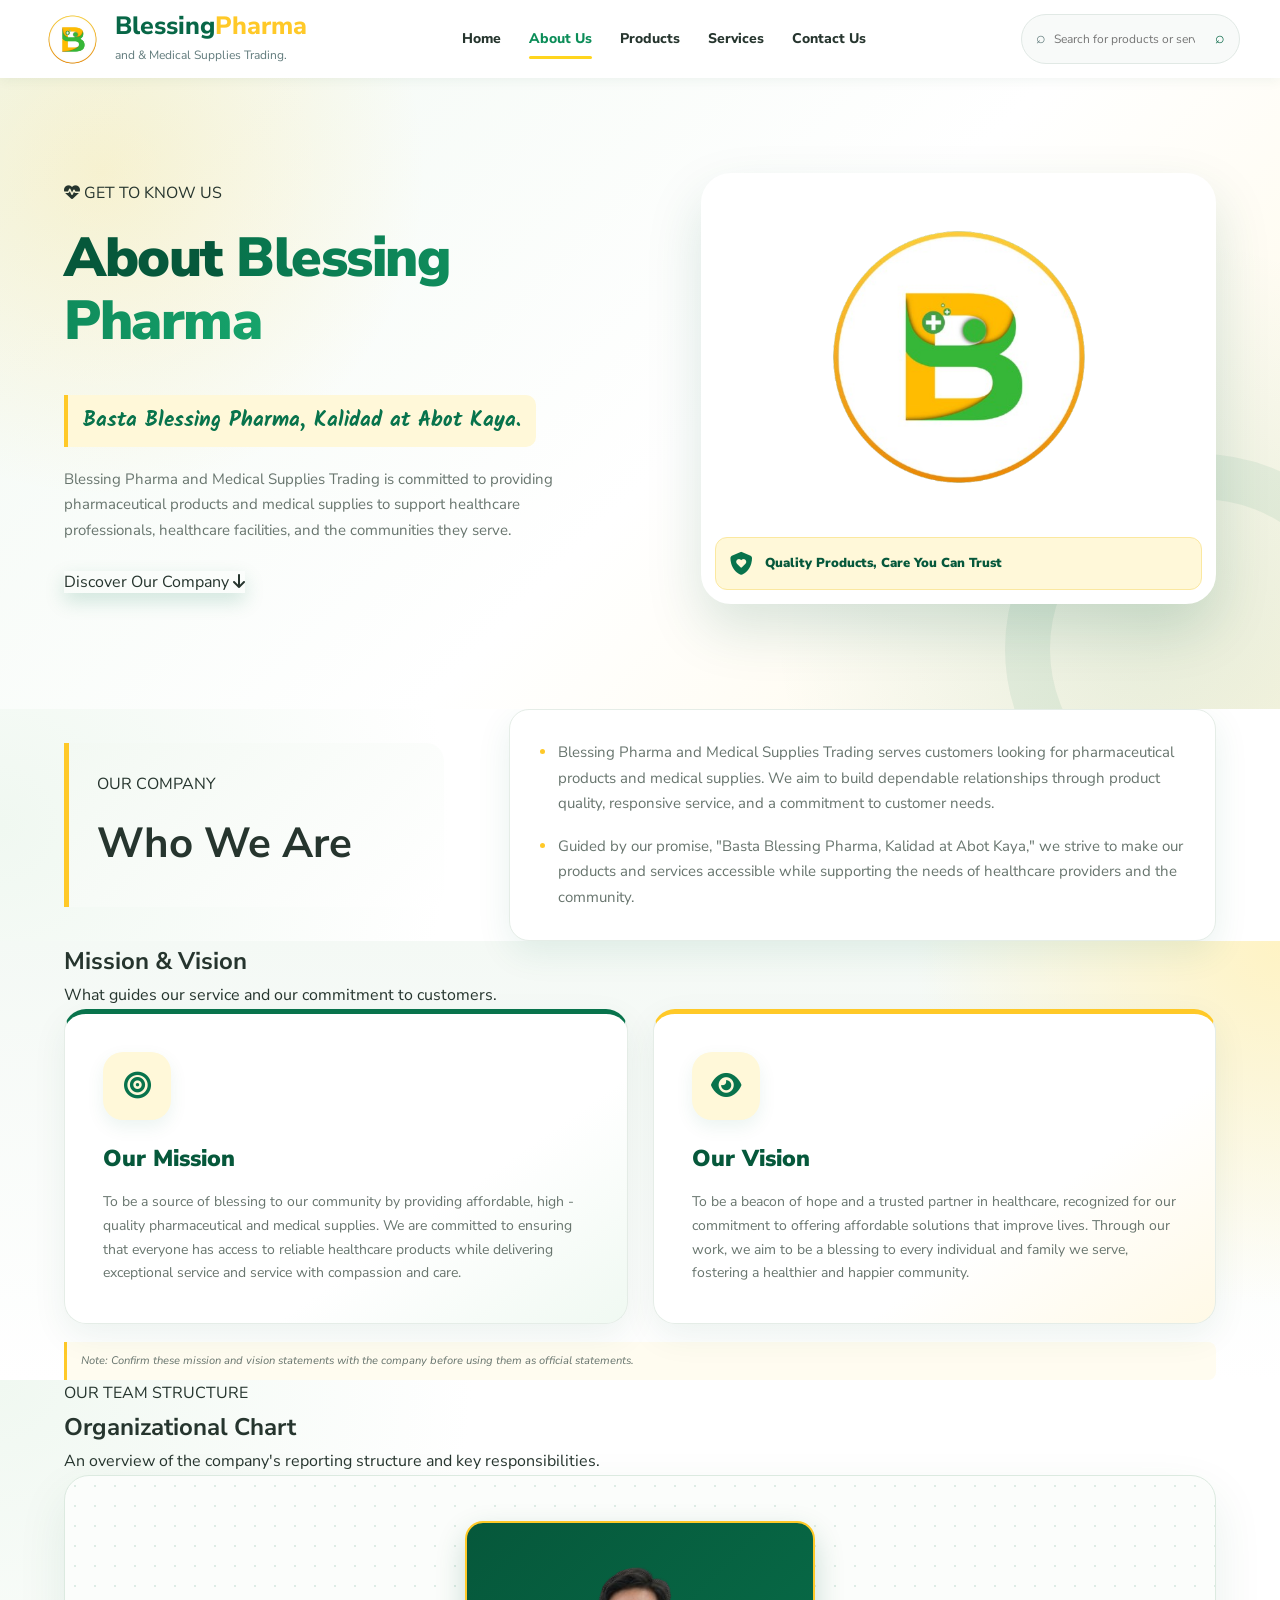
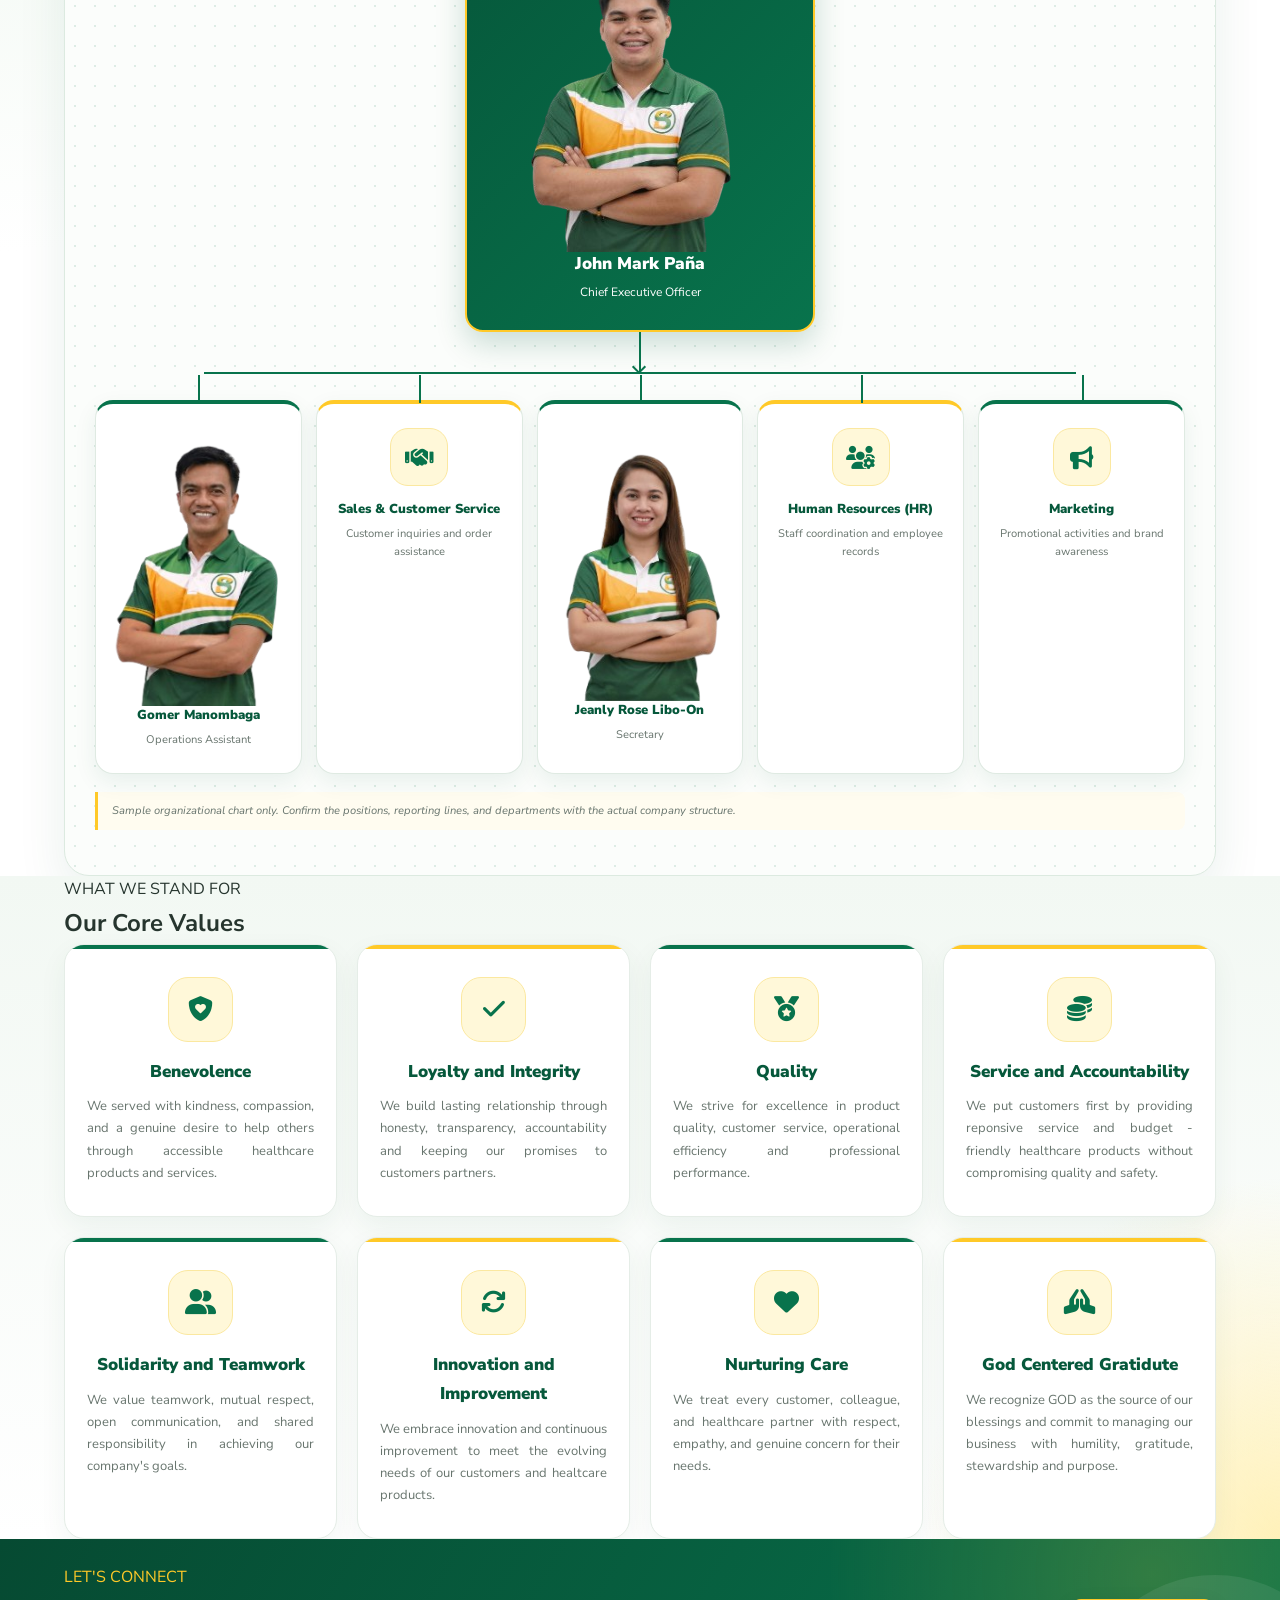
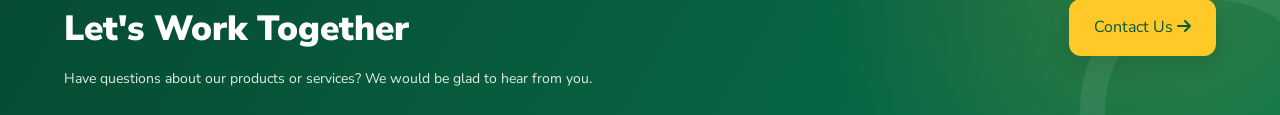
==== about.html @ eb6d9329 "Update" ====
<!DOCTYPE html>
<html lang="en">
<head>
    <meta charset="UTF-8">
    <meta name="viewport" content="width=device-width, initial-scale=1.0">
    <meta name="description" content="Learn about Blessing Pharma and Medical Supplies Trading, our mission, vision, values, and organizational structure.">

    <title>About Us | Blessing Pharma</title>

    <link rel="preconnect" href="https://fonts.googleapis.com">
    <link rel="preconnect" href="https://fonts.gstatic.com" crossorigin>
    <link href="https://fonts.googleapis.com/css2?family=Nunito+Sans:wght@400;600;700;800;900&family=Kalam:wght@400;700&display=swap" rel="stylesheet">

    <link rel="stylesheet" href="https://cdnjs.cloudflare.com/ajax/libs/font-awesome/6.7.2/css/all.min.css">
    <link rel="stylesheet" href="about.css">
</head>
<body>

<!-- HEADER -->
<header class="site-header">
    <div class="container nav">

    <a class="brand" href="#home">
    <img
        src="images/logo.png"
        alt="Blessing Pharma Logo"
        class="logo"
    >

    <div class="brand-text">
        <div class="brand-name">
            Blessing<span>Pharma</span>
        </div>
        <small>and &amp; Medical Supplies Trading.</small>
    </div>
</a>

        <button class="mobile-menu" id="menuToggle" aria-label="Toggle navigation">
            ☰ Menu
        </button>

        <nav class="navlinks" id="navlinks">
    <a href="index.html">Home</a>
    <a href="about.html" class="active">About Us</a>
    <a href="#products">Products</a>
    <a href="#services">Services</a>
    <a href="contact.html">Contact Us</a>
</nav>

        <form class="search" id="searchForm">
            <span>⌕</span>
            <input
                id="searchInput"
                type="search"
                placeholder="Search for products or services..."
                aria-label="Search products">
            <button type="submit" aria-label="Search">⌕</button>
        </form>


    </div>
</header>

<main>


<main>

    <!-- ABOUT HERO -->
    <section class="about-hero">
        <div class="container about-hero-inner">
            <div class="hero-copy">
                <span class="eyebrow">
                    <i class="fa-solid fa-heart-pulse"></i>
                    GET TO KNOW US
                </span>

                <h1>About <span>Blessing Pharma</span></h1>
                <div class="underbar"></div>

                <p class="hero-tagline">
                    Basta Blessing Pharma, Kalidad at Abot Kaya.
                </p>

                <p>
                    Blessing Pharma and Medical Supplies Trading is committed
                    to providing pharmaceutical products and medical supplies
                    to support healthcare professionals, healthcare facilities,
                    and the communities they serve.
                </p>

                <a href="#our-story" class="btn">
                    Discover Our Company
                    <i class="fa-solid fa-arrow-down"></i>
                </a>
            </div>

            <div class="hero-image">
                <img src="images/logo.png" alt="Blessing Pharma healthcare image">
                <div class="image-label">
                    <i class="fa-solid fa-shield-heart"></i>
                    <span>Quality Products, Care You Can Trust</span>
                </div>
            </div>
        </div>
    </section>

    <!-- COMPANY PROFILE -->
    <section class="section story" id="our-story">
        <div class="container story-grid">
            <div class="section-heading">
                <span class="eyebrow">OUR COMPANY</span>
                <h2>Who <span>We Are</span></h2>

            </div>

            <div class="story-content">
                <p>
                    Blessing Pharma and Medical Supplies Trading serves
                    customers looking for pharmaceutical products and
                    medical supplies. We aim to build dependable
                    relationships through product quality, responsive
                    service, and a commitment to customer needs.
                </p>

                <p>
                    Guided by our promise, "Basta Blessing Pharma,
                    Kalidad at Abot Kaya," we strive to make our products
                    and services accessible while supporting the needs
                    of healthcare providers and the community.
                </p>
            </div>
        </div>
    </section>

    <!-- MISSION AND VISION -->
    <section class="section mission-section">
        <div class="container">
            <div class="center-heading">
               
                <h2>Mission <span>&amp; Vision</span></h2>
                <p>What guides our service and our commitment to customers.</p>
            </div>

            <div class="purpose-grid">
                <article class="purpose-card mission-card">
                    <div class="purpose-icon">
                        <i class="fa-solid fa-bullseye"></i>
                    </div>
                    <h3>Our Mission</h3>
                    <p>
                        To be a source of blessing to our community by providing
                        affordable, high - quality pharmaceutical and medical supplies.
                        We are committed to ensuring that everyone has access to reliable
                        healthcare products while delivering exceptional service and service
                        with compassion and care.
                        
                    </p>
                </article>

                <article class="purpose-card vision-card">
                    <div class="purpose-icon">
                        <i class="fa-solid fa-eye"></i>
                    </div>
                    <h3>Our Vision</h3>
                    <p>
                        To be a beacon of hope and a trusted partner in healthcare,
                        recognized for our commitment to offering affordable solutions
                        that improve lives. Through our work, we aim to be a blessing to
                        every individual and family we serve, fostering a healthier and happier community.
                    </p>
                </article>
            </div>

            <p class="editor-note">
                Note: Confirm these mission and vision statements with
                the company before using them as official statements.
            </p>
        </div>
    </section>

    <!-- ORGANIZATIONAL CHART -->
    <section class="section organization" id="organization">
        <div class="container">
            <div class="center-heading">
                <span class="eyebrow">OUR TEAM STRUCTURE</span>
                <h2>Organizational <span>Chart</span></h2>
                <div class="underbar"></div>
                <p>
                    An overview of the company's reporting structure
                    and key responsibilities.
                </p>
            </div>

            <div class="org-chart">

<!-- LEVEL 1: CEO / BUSINESS OWNER -->
<div class="org-level">
    <article class="org-card top-card owner-card">
        <img
            src="images/ceo.png"
            alt="Business Owner"
            class="org-person-photo"
        >

        <h3>John Mark Paña</h3>
        <p>Chief Executive Officer</p>
    </article>
</div>
                <div class="org-connector"></div>

                <!-- LEVEL 2: FIVE DEPARTMENTS -->
                <div class="org-departments">

                    <article class="org-card department-card">
    <img
        src="images/inventory.png"
        alt="Inventory and Warehouse Representative"
        class="org-person-photo"
    >

    <h3>Gomer Manombaga</h3>
    <p>Operations Assistant</p>
</article>

                    <article class="org-card department-card">
                        <div class="department-icon">
                            <i class="fa-solid fa-handshake"></i>
                        </div>
                        <h3>Sales &amp; Customer Service</h3>
                        <p>Customer inquiries and order assistance</p>
                    </article>

                    <article class="org-card department-card">
    <img
        src="images/accounting.png"
        alt="Financial and Accounting"
        class="org-person-photo"
    >

    <h3>Jeanly Rose Libo-On</h3>
    <p>Secretary</p>
</article>

                    <article class="org-card department-card">
                        <div class="department-icon">
                            <i class="fa-solid fa-users-gear"></i>
                        </div>
                        <h3>Human Resources (HR)</h3>
                        <p>Staff coordination and employee records</p>
                    </article>

                    <article class="org-card department-card">
                        <div class="department-icon">
                            <i class="fa-solid fa-bullhorn"></i>
                        </div>
                        <h3>Marketing</h3>
                        <p>Promotional activities and brand awareness</p>
                    </article>

                </div>

                <p class="editor-note">
                    Sample organizational chart only. Confirm the positions,
                    reporting lines, and departments with the actual company structure.
                </p>

            </div>
        </div>
    </section>

    <!-- CORE VALUES -->
    <section class="section values-section">
        <div class="container">
            <div class="center-heading">
                <span class="eyebrow">WHAT WE STAND FOR</span>
                <h2>Our Core <span>Values</span></h2>
                <div class="underbar"></div>
            </div>

            <div class="values-grid">
                <article class="value-card">
                    <div class="value-icon">
                        <i class="fa-solid fa-shield-heart"></i>
                    </div>
                    <h3>Benevolence</h3>
                    <p>We served with kindness, compassion, and a genuine desire to help others through accessible healthcare products and services.</p>
                </article>

                <article class="value-card">
                    <div class="value-icon">
                        <i class="fa-solid fa-check"></i>
                    </div>
                    <h3>Loyalty and Integrity</h3>
                    <p>We build lasting relationship through honesty, transparency, accountability and keeping our promises to customers partners.</p>
                </article>

                <article class="value-card">
                    <div class="value-icon">
                        <i class="fa-solid fa-medal"></i>
                    </div>
                    <h3>Quality</h3>
                    <p>We strive for excellence in product quality, customer service, operational efficiency and professional performance.</p>
                </article>

                <article class="value-card">
                    <div class="value-icon">
                        <i class="fa-solid fa-coins"></i>
                    </div>
                    <h3>Service and Accountability</h3>
                    <p>We put customers first by providing reponsive service and budget - friendly healthcare products without compromising quality and safety. </p>
                </article>

                <article class="value-card">
                    <div class="value-icon">
                        <i class="fa-solid fa-user-group"></i>
                    </div>
                    <h3>Solidarity and Teamwork</h3>
                    <p>We value teamwork, mutual respect, open communication, and shared responsibility in achieving our company's goals.</p>
                </article>

                <article class="value-card">
                    <div class="value-icon">
                        <i class="fa-solid fa-arrows-rotate"></i>
                    </div>
                    <h3>Innovation and Improvement</h3>
                    <p>We embrace innovation and continuous improvement to meet the evolving needs of our customers and healtcare products.</p>
                </article>

                <article class="value-card">
                    <div class="value-icon">
                        <i class="fa-solid fa-heart"></i>
                    </div>
                    <h3>Nurturing Care</h3>
                    <p>We treat every customer, colleague, and healthcare partner with respect, empathy, and genuine concern for their needs.</p>
                </article>

                <article class="value-card">
                    <div class="value-icon">
                        <i class="fa-solid fa-hands-praying"></i>
                    </div>
                    <h3>God Centered Gratidute</h3>
                    <p>We recognize GOD as the source of our blessings and commit to managing our business with humility, gratitude, stewardship and purpose.</p>
                </article>
            </div>
        </div>
    </section>

    <!-- CONTACT CTA -->
    <section class="about-cta">
        <div class="container cta-inner">
            <div>
                <span class="eyebrow">LET'S CONNECT</span>
                <h2>Let's Work Together</h2>
                <p>
                    Have questions about our products or services?
                    We would be glad to hear from you.
                </p>
            </div>

            <a href="contact.html" class="btn cta-btn">
                Contact Us <i class="fa-solid fa-arrow-right"></i>
            </a>
        </div>
    </section>

</main>

<script>
    const menuToggle = document.getElementById("menuToggle");
    const navlinks = document.getElementById("navlinks");

    menuToggle.addEventListener("click", function () {
        const isOpen = navlinks.classList.toggle("show");
        menuToggle.setAttribute("aria-expanded", isOpen);
    });
</script>

</body>
</html>
---- about.css ----
:root {
    --green: #08734C;
    --green-dark: #06583B;
    --yellow: #FFC928;
    --pale-yellow: #FFF8D9;
    --white: #FFFFFF;
    --text: #26352E;
    --muted: #68756E;
    --light-bg: #F7FAF7;
    --border: #E5EDE7;
    --shadow: 0 12px 35px rgba(8, 115, 76, 0.09);
}

* {
    box-sizing: border-box;
    margin: 0;
    padding: 0;
}

html {
    scroll-behavior: smooth;
    scroll-padding-top: 100px;
}

body {
    font-family: "Nunito Sans", sans-serif;
    color: var(--text);
    background: var(--white);
    line-height: 1.7;
}

a {
    text-decoration: none;
    color: inherit;
}

img {
    display: block;
    max-width: 100%;
}

.container {
    width: min(1160px, 90%);
    margin: auto;
}


/* =========================
   HEADER BASE STYLES
========================= */

.site-header {
    min-height: 78px;
    background: #ffffff;
    display: flex;
    align-items: center;
    position: sticky;
    top: 0;
    z-index: 1000;
    box-shadow: 0 2px 12px #164c3510;
}

.site-header,
.site-header * {
    box-sizing: border-box;
}

.site-header .container {
    width: min(1200px, 94%);
    margin: 0 auto;
}

.site-header .nav {
    display: flex;
    align-items: center;
    justify-content: space-between;
    gap: 22px;
}

/* =========================
   LOGO AND COMPANY NAME
========================= */

.site-header .brand {
    display: flex;
    align-items: center;
    gap: 10px;
    flex-shrink: 1;
    min-width: 0;
    text-decoration: none;
}

.site-header .logo {
    width: 65px;
    height: 65px;
    object-fit: contain;
    display: block;
    flex: 0 0 65px;
}

.site-header .brand-text {
    display: flex;
    flex-direction: column;
    justify-content: center;
    gap: 4px;
    min-width: 0;
}

.site-header .brand-name {
    font-size: 25px;
    font-weight: 800;
    line-height: 1.1;
    white-space: nowrap;
    color: #086747;
}

.site-header .brand-name span {
    color: #ffc928;
}

.site-header .brand-text small {
    font-size: 12px;
    color: #607a7b;
    white-space: nowrap;
}

/* =========================
   NAVIGATION LINKS
========================= */

.site-header .navlinks {
    display: flex;
    align-items: center;
    gap: 28px;
    font-size: 14px;
    font-weight: 800;
}

.site-header .navlinks a {
    color: inherit;
    text-decoration: none;
    padding: 8px 0;
    position: relative;
    white-space: nowrap;
    transition: color 0.2s ease;
}

.site-header .navlinks a:hover,
.site-header .navlinks a.active {
    color: #0b8d58;
}

.site-header .navlinks a.active::after {
    content: "";
    position: absolute;
    bottom: 0;
    left: 0;
    right: 0;
    height: 3px;
    background: #ffd51e;
    border-radius: 5px;
}

/* =========================
   SEARCH BAR
========================= */

.site-header .search {
    display: flex;
    align-items: center;
    gap: 8px;
    border: 1px solid #e1e9e5;
    border-radius: 30px;
    padding: 10px 14px;
    background: #f8faf9;
    min-width: 200px;
    color: #607a7b;
}

.site-header .search input {
    width: 100%;
    min-width: 0;
    border: 0;
    outline: 0;
    background: transparent;
    font: inherit;
    font-size: 12px;
}

.site-header .search button {
    border: 0;
    background: transparent;
    color: #086747;
    cursor: pointer;
    font: inherit;
}

/* =========================
   MOBILE MENU BUTTON
========================= */

.site-header .mobile-menu {
    display: none;
    border: 0;
    background: #086747;
    color: #ffffff;
    border-radius: 10px;
    padding: 9px 12px;
    font-size: 12px;
    cursor: pointer;
}

/* =========================
   TABLET RESPONSIVENESS
========================= */

@media (max-width: 1100px) {
    .site-header .nav {
        gap: 14px;
    }

    .site-header .logo {
        width: 55px;
        height: 55px;
        flex-basis: 55px;
    }

    .site-header .brand-name {
        font-size: 22px;
    }

    .site-header .brand-text small {
        font-size: 11px;
    }

    .site-header .navlinks {
        gap: 15px;
        font-size: 12px;
    }

    .site-header .search {
        min-width: 160px;
    }
}

/* =========================
   MOBILE RESPONSIVENESS
========================= */

@media (max-width: 700px) {
    .site-header {
        min-height: 68px;
    }

    .site-header .nav {
        flex-wrap: wrap;
        padding: 10px 0;
    }

    .site-header .brand {
        gap: 8px;
    }

    .site-header .logo {
        width: 45px;
        height: 45px;
        flex: 0 0 45px;
    }

    .site-header .brand-name {
        font-size: 21px;
    }

    .site-header .brand-text small {
        font-size: 10px;
    }

    .site-header .mobile-menu {
        display: block;
        margin-left: auto;
    }

    .site-header .navlinks {
        display: none;
        order: 4;
        width: 100%;
        flex-direction: column;
        align-items: stretch;
        gap: 3px;
        padding: 8px 0;
    }

    .site-header .navlinks.open {
        display: flex;
    }

    .site-header .navlinks a {
        padding: 10px;
        font-size: 14px;
    }

    .site-header .search {
        order: 5;
        min-width: 100%;
        width: 100%;
        margin-top: 5px;
    }
}

/* =========================
   SMALL MOBILE SCREENS
========================= */

@media (max-width: 390px) {
    .site-header .logo {
        width: 38px;
        height: 38px;
        flex-basis: 38px;
    }

    .site-header .brand {
        gap: 6px;
    }

    .site-header .brand-name {
        font-size: 18px;
    }

    .site-header .brand-text small {
        font-size: 9px;
    }
}


/* HERO SECTION */

.about-hero {
    position: relative;
    overflow: hidden;
    padding: 95px 0 105px;
    background:
        radial-gradient(circle at 8% 15%, rgba(255, 201, 40, 0.18), transparent 25%),
        radial-gradient(circle at 90% 85%, rgba(8, 115, 76, 0.10), transparent 30%),
        linear-gradient(135deg, #F2F9F3 0%, #FFFFFF 55%, #FFF9E5 100%);
}

.about-hero::before {
    content: "";
    position: absolute;
    width: 300px;
    height: 300px;
    border: 45px solid rgba(8, 115, 76, 0.07);
    border-radius: 50%;
    right: -115px;
    bottom: -135px;
    pointer-events: none;
}

.about-hero-inner {
    display: grid;
    grid-template-columns: 1fr 0.9fr;
    align-items: center;
    gap: 65px;
}

.hero-copy h1 {
    color: var(--green-dark);
    font-size: clamp(35px, 4.5vw, 55px);
    line-height: 1.15;
    font-weight: 900;
    letter-spacing: -1.5px;
    margin-top: 18px;
}

.hero-copy h1 span {
    display: inline;
    background: linear-gradient(90deg, #08734C, #16A36B);
    -webkit-background-clip: text;
    background-clip: text;
    -webkit-text-fill-color: transparent;
}

.hero-copy .underbar {
    width: 85px;
    height: 6px;
    margin-top: 20px;
}

.hero-copy > p:not(.hero-tagline) {
    color: var(--muted);
    font-size: 15px;
    margin: 20px 0 26px;
    max-width: 540px;
}

.hero-tagline {
    display: inline-block;
    font-family: "Kalam", cursive;
    font-size: 21px;
    font-weight: 700;
    color: var(--green);
    margin-top: 17px;
    padding: 8px 15px;
    border-left: 4px solid var(--yellow);
    border-radius: 0 10px 10px 0;
    background: var(--pale-yellow);
}

.hero-copy .btn {
    box-shadow: 0 8px 20px rgba(8, 115, 76, 0.18);
}

.hero-image {
    position: relative;
    padding: 12px;
    background: var(--white);
    border: 2px solid white;
    border-radius: 30px;
    box-shadow: 0 25px 55px rgba(6, 88, 59, 0.15);
}

.hero-image > img {
    width: 100%;
    height: 340px;
    object-fit: contain;
    border-radius: 20px;
}

.image-label {
    display: flex;
    align-items: center;
    gap: 12px;
    padding: 14px;
    margin-top: 10px;
    border-radius: 12px;
    border: 1px solid #FBE8A0;
    background: var(--pale-yellow);
    color: var(--green-dark);
    font-size: 13px;
    font-weight: 900;
}

.image-label i {
    color: var(--green);
    font-size: 23px;
}

/* COMPANY PROFILE */

.story {
    background:
        radial-gradient(circle at 0% 50%, #F0F8F1 0, transparent 35%),
        #FFFFFF;
}

.story-grid {
    display: grid;
    grid-template-columns: 0.7fr 1.3fr;
    gap: 65px;
    align-items: center;
}

.story-grid .section-heading {
    padding: 28px;
    border-left: 5px solid var(--yellow);
    border-radius: 0 18px 18px 0;
    background: linear-gradient(135deg, #F3F9F3, #FFFFFF);
}

.story-grid .section-heading h2 {
    margin-top: 10px;
    font-size: clamp(30px, 3.5vw, 42px);
}

.story-content {
    padding: 30px;
    border: 1px solid var(--border);
    border-radius: 20px;
    background: white;
    box-shadow: var(--shadow);
}

.story-content p {
    position: relative;
    padding-left: 18px;
    color: var(--muted);
    font-size: 15px;
    margin-bottom: 17px;
}

.story-content p:last-child {
    margin-bottom: 0;
}

.story-content p::before {
    content: "";
    position: absolute;
    left: 0;
    top: 9px;
    width: 5px;
    height: 5px;
    border-radius: 50%;
    background: var(--yellow);
}

/* MISSION AND VISION */

.mission-section {
    background:
        radial-gradient(circle at 100% 0%, #FFF3C4, transparent 27%),
        linear-gradient(180deg, #F4F9F5, #FFFFFF);
}

.purpose-grid {
    display: grid;
    grid-template-columns: repeat(2, minmax(0, 1fr));
    gap: 25px;
}

.purpose-card {
    position: relative;
    overflow: hidden;
    padding: 38px;
    border: 1px solid var(--border);
    border-radius: 22px;
    background: var(--white);
    box-shadow: 0 12px 35px rgba(6, 88, 59, 0.07);
    transition: transform 0.3s ease, box-shadow 0.3s ease;
}

.purpose-card:hover {
    transform: translateY(-8px);
    box-shadow: 0 22px 45px rgba(6, 88, 59, 0.13);
}

.mission-card {
    border-top: 5px solid var(--green);
    background: linear-gradient(145deg, #FFFFFF 65%, #F0F9F2);
}

.vision-card {
    border-top: 5px solid var(--yellow);
    background: linear-gradient(145deg, #FFFFFF 65%, #FFF9E6);
}

.purpose-icon {
    width: 68px;
    height: 68px;
    display: grid;
    place-items: center;
    border-radius: 20px;
    background: var(--pale-yellow);
    color: var(--green);
    font-size: 27px;
    margin-bottom: 19px;
    box-shadow: 0 7px 18px rgba(8, 115, 76, 0.08);
}

.purpose-card h3 {
    color: var(--green-dark);
    font-size: 23px;
    font-weight: 900;
    margin-bottom: 12px;
}

.purpose-card p {
    color: var(--muted);
    font-size: 14px;
}

.editor-note {
    display: block;
    margin-top: 18px;
    padding: 10px 14px;
    border-left: 3px solid var(--yellow);
    border-radius: 0 8px 8px 0;
    background: #FFFCF0;
    font-size: 11px;
    line-height: 1.6;
    color: var(--muted);
    font-style: italic;
}

/* ORGANIZATIONAL CHART */

.organization {
    background:
        radial-gradient(circle at 0% 0%, #F0F8F1, transparent 28%),
        #FFFFFF;
}

.org-chart {
    padding: 45px 30px;
    border: 1px solid #DCEAE0;
    border-radius: 25px;
    background-color: #FBFDFB;
    background-image: radial-gradient(
        rgba(8, 115, 76, 0.12) 0.8px,
        transparent 0.8px
    );
    background-size: 20px 20px;
    box-shadow: 0 20px 50px rgba(6, 88, 59, 0.09);
    overflow: hidden;
}

.org-level {
    display: flex;
    justify-content: center;
}

.org-card {
    position: relative;
    width: 100%;
    max-width: 300px;
    padding: 22px 17px;
    text-align: center;
    border: 1px solid #DFEAE2;
    border-radius: 18px;
    background: var(--white);
    box-shadow: 0 8px 22px rgba(6, 88, 59, 0.08);
    transition: transform 0.3s ease, box-shadow 0.3s ease;
}

.org-card:hover {
    transform: translateY(-5px);
    box-shadow: 0 15px 30px rgba(6, 88, 59, 0.13);
}

.org-card > i {
    font-size: 25px;
    color: var(--yellow);
    margin-bottom: 10px;
}

.org-card h3 {
    font-size: 15px;
    font-weight: 900;
    line-height: 1.4;
    color: var(--green-dark);
    margin-bottom: 7px;
    overflow-wrap: anywhere;
}

.org-card p {
    font-size: 12px;
    line-height: 1.6;
    color: var(--muted);
}

.top-card {
    min-width: 260px;
    max-width: 350px;
    padding: 28px 22px;
    border: 2px solid var(--yellow);
    background: linear-gradient(135deg, #06583B, #08734C);
    box-shadow: 0 12px 30px rgba(6, 88, 59, 0.20);
}

.top-card > i {
    font-size: 30px;
    color: var(--yellow);
}

.top-card h3 {
    font-size: 17px;
    color: var(--white);
}

.top-card p {
    color: var(--white);
}

.org-connector {
    position: relative;
    width: 2px;
    height: 40px;
    margin: 0 auto;
    background: var(--green);
}

.org-connector::after {
    content: "";
    position: absolute;
    left: -5px;
    bottom: 0;
    width: 8px;
    height: 8px;
    border-right: 2px solid var(--green);
    border-bottom: 2px solid var(--green);
    transform: rotate(45deg);
}

/* FIVE DEPARTMENTS: ONE ROW ON DESKTOP */

.org-departments {
    position: relative;
    display: grid;
    grid-template-columns: repeat(5, minmax(0, 1fr));
    align-items: stretch;
    gap: 14px;
    padding-top: 28px;
}

.org-departments::before {
    content: "";
    position: absolute;
    top: 0;
    left: 10%;
    right: 10%;
    height: 2px;
    background: var(--green);
}

.department-card {
    min-width: 0;
    max-width: none;
    height: 100%;
    padding: 24px 10px;
    border-top: 4px solid var(--green);
    background: #FFFFFF;
}

.department-card:nth-child(even) {
    border-top-color: var(--yellow);
}

.department-card::before {
    content: "";
    position: absolute;
    top: -29px;
    left: 50%;
    width: 2px;
    height: 28px;
    background: var(--green);
}

.department-icon {
    display: grid;
    place-items: center;
    width: 58px;
    height: 58px;
    margin: 0 auto 14px;
    border-radius: 18px;
    background: var(--pale-yellow);
    border: 1px solid #FBE8A0;
    color: var(--green);
    font-size: 23px;
    transition: transform 0.3s ease, background 0.3s ease;
}

.department-card:hover .department-icon {
    transform: scale(1.08) rotate(-3deg);
    background: var(--green);
    color: white;
}

.department-card h3 {
    font-size: 13px;
    overflow-wrap: anywhere;
}

.department-card p {
    font-size: 11px;
}

/* CORE VALUES */

.values-section {
    background:
        radial-gradient(circle at 100% 100%, #FFF1B9, transparent 25%),
        linear-gradient(180deg, #F2F8F3, #FFFFFF);
}

.values-grid {
    display: grid;
    grid-template-columns: repeat(4, minmax(0, 1fr));
    gap: 20px;
}

.value-card {
    position: relative;
    overflow: hidden;
    padding: 32px 22px;
    border: 1px solid var(--border);
    border-radius: 20px;
    background: var(--white);
    text-align: center;
    box-shadow: 0 10px 28px rgba(6, 88, 59, 0.06);
    transition: transform 0.3s ease, box-shadow 0.3s ease;
}

.value-card::before {
    content: "";
    position: absolute;
    top: 0;
    left: 0;
    width: 100%;
    height: 4px;
    background: var(--green);
}

.value-card:nth-child(even)::before {
    background: var(--yellow);
}

.value-card:hover {
    transform: translateY(-8px);
    box-shadow: 0 18px 35px rgba(6, 88, 59, 0.12);
}

.value-icon {
    display: grid;
    place-items: center;
    width: 65px;
    height: 65px;
    margin: 0 auto 16px;
    border: 1px solid #FBE8A0;
    border-radius: 20px;
    background: var(--pale-yellow);
    color: var(--green);
    font-size: 25px;
}

.value-card h3 {
    font-size: 17px;
    font-weight: 900;
    color: var(--green-dark);
    margin-bottom: 9px;
}

.value-card p {
    font-size: 13px;
    color: var(--muted);
    text-align: justify;
    line-height: 1.7;
}

/* CONTACT CTA */

.about-cta {
    position: relative;
    overflow: hidden;
     padding: 25px 0;
    background:
        radial-gradient(circle at 90% 20%, rgba(255, 201, 40, 0.17), transparent 28%),
        linear-gradient(120deg, #064A32, #08734C);
    color: var(--white);
}

.about-cta::after {
    content: "";
    position: absolute;
    width: 220px;
    height: 220px;
    right: -70px;
    bottom: -130px;
    border: 25px solid rgba(255, 255, 255, 0.08);
    border-radius: 50%;
    pointer-events: none;
}

.cta-inner {
    position: relative;
    z-index: 1;
    display: flex;
    align-items: center;
    justify-content: space-between;
    gap: 30px;
}

.cta-inner .eyebrow {
    color: var(--yellow);
}

.cta-inner h2 {
    font-size: clamp(26px, 3vw, 35px);
    font-weight: 900;
    margin: 8px 0;
}

.cta-inner p {
    max-width: 600px;
    font-size: 14px;
    color: #E0ECE5;
}

.cta-btn {
    padding: 15px 25px;
    border-radius: 12px;
    background: var(--yellow);
    border-color: var(--yellow);
    color: var(--green-dark);
    white-space: nowrap;
    box-shadow: 0 8px 22px rgba(0, 0, 0, 0.12);
}

.cta-btn:hover {
    background: #FFDA62;
    border-color: #FFDA62;
    color: var(--green-dark);
    transform: translateY(-4px);
}

/* FOOTER STYLES
   Included in case your shared footer uses these classes. */

.site-footer {
    padding-top: 55px;
    background:
        radial-gradient(circle at 0% 0%, #0B553B, transparent 40%),
        #073D2B;
    color: var(--white);
}

.footer-grid {
    display: grid;
    grid-template-columns: 1.1fr 0.7fr 1.3fr;
    gap: 45px;
    padding-bottom: 38px;
}

.footer-logo img {
    width: 175px;
    max-height: 90px;
    object-fit: contain;
    filter: drop-shadow(0 5px 12px rgba(0, 0, 0, 0.12));
}

.footer-tagline {
    max-width: 280px;
    color: #E0ECE5;
    font-family: "Kalam", cursive;
    font-size: 16px;
    margin-top: 14px;
}

.footer-col h3 {
    position: relative;
    font-size: 16px;
    color: var(--yellow);
    margin-bottom: 16px;
    padding-bottom: 10px;
}

.footer-col h3::after {
    content: "";
    position: absolute;
    bottom: 0;
    left: 0;
    width: 35px;
    height: 3px;
    border-radius: 5px;
    background: var(--yellow);
}

.footer-col a {
    display: block;
    width: fit-content;
    color: #E0ECE5;
    font-size: 13px;
    margin-bottom: 9px;
    transition: color 0.2s ease;
}

.footer-col a:hover {
    color: var(--yellow);
}

.footer-col p {
    display: flex;
    align-items: flex-start;
    gap: 10px;
    color: #E0ECE5;
    font-size: 12px;
    margin-bottom: 12px;
    overflow-wrap: anywhere;
}

.footer-col p i {
    width: 16px;
    flex-shrink: 0;
    color: var(--yellow);
    margin-top: 5px;
}

.footer-bottom {
    padding: 19px 5%;
    border-top: 1px solid rgba(255, 255, 255, 0.12);
    text-align: center;
}

.footer-bottom p {
    color: #D4E2DA;
    font-size: 11px;
}

/* TABLET */

@media (max-width: 1000px) {
    .nav {
        flex-wrap: wrap;
        padding: 14px 0;
    }

    .navlinks {
        gap: 16px;
    }

    .about-hero-inner {
        gap: 35px;
    }

    .org-departments {
        grid-template-columns: repeat(2, minmax(0, 1fr));
        gap: 35px 18px;
    }

    .org-departments::before,
    .department-card::before {
        display: none;
    }

    .department-card {
        padding: 25px 18px;
    }

    .department-card h3 {
        font-size: 14px;
    }

    .department-card p {
        font-size: 12px;
    }

    .values-grid {
        grid-template-columns: repeat(2, minmax(0, 1fr));
    }

    .footer-grid {
        gap: 25px;
    }

    /* ORGANIZATIONAL CHART PERSON PHOTOS */

.org-person-photo {
    display: block;
    width: 100px;
    height: 100px;
    margin: 0 auto 16px;
    object-fit: cover;
    object-position: center top;
    border-radius: 50%;
    border: 4px solid var(--pale-yellow);
    box-shadow: 0 5px 15px rgba(8, 88, 59, 0.12);
}

.top-card .org-person-photo {
    width: 120px;
    height: 120px;
    border-color: var(--yellow);
}

.top-card h3 {
    color: var(--white);
}

.top-card p {
    color: var(--white);
}

.department-card {
    display: flex;
    flex-direction: column;
    align-items: center;
}

.department-card .org-person-photo {
    flex-shrink: 0;
}



@media (max-width: 1000px) {
    .org-person-photo {
        width: 90px;
        height: 90px;
    }
}

@media (max-width: 450px) {
    .org-person-photo {
        width: 105px;
        height: 105px;
    }
}
}

/* MOBILE NAVIGATION AND LAYOUT */

@media (max-width: 760px) {
    .nav {
        min-height: 75px;
        justify-content: space-between;
    }

    .brand .logo {
        width: 48px;
        height: 48px;
    }

    .brand-name {
        font-size: 18px;
    }

    .brand-text small {
        font-size: 9px;
    }

    .mobile-menu {
        display: block;
    }

    .navlinks {
        display: none;
        flex-direction: column;
        align-items: stretch;
        gap: 4px;
        width: 100%;
        padding: 12px;
        border-radius: 12px;
        background: var(--light-bg);
    }

    .navlinks.show {
        display: flex;
    }

    .navlinks a {
        padding: 10px 12px;
    }

    .navlinks a.active::after {
        display: none;
    }

    .about-hero {
        padding: 60px 0 70px;
    }

    .about-hero-inner,
    .story-grid {
        grid-template-columns: 1fr;
        gap: 35px;
    }

    .hero-image {
        max-width: 520px;
        margin: 0 auto;
        width: 100%;
    }

    .hero-image > img {
        height: 270px;
    }

    .section {
        padding: 60px 0;
    }

    .story-content {
        padding: 23px;
    }

    .story-grid .section-heading {
        padding: 22px;
    }

    .purpose-grid {
        grid-template-columns: 1fr;
    }

    .purpose-card {
        padding: 28px;
    }

    .org-chart {
        padding: 25px 16px;
    }

    .org-departments {
        grid-template-columns: repeat(2, minmax(0, 1fr));
        gap: 18px;
    }

    .department-card {
        padding: 22px 12px;
    }

    .top-card {
        min-width: 0;
        width: 100%;
    }

    .cta-inner {
        align-items: flex-start;
        flex-direction: column;
    }

    .footer-grid {
        grid-template-columns: repeat(2, minmax(0, 1fr));
    }

    .footer-brand {
        grid-column: 1 / -1;
    }
}

/* SMALL PHONES */

@media (max-width: 450px) {
    .container {
        width: 92%;
    }

    .brand {
        gap: 7px;
    }

    .brand .logo {
        width: 40px;
        height: 40px;
    }

    .brand-name {
        font-size: 16px;
    }

    .brand-text small {
        max-width: 170px;
        font-size: 8px;
    }

    .hero-copy h1 {
        font-size: 36px;
        letter-spacing: -0.7px;
    }

    .hero-tagline {
        font-size: 18px;
    }

    .hero-image > img {
        height: 220px;
    }

    .center-heading {
        margin-bottom: 32px;
    }

    .org-departments {
        grid-template-columns: 1fr;
    }

    .department-card {
        max-width: 100%;
    }

    .purpose-card {
        padding: 25px;
    }

    .values-grid {
        grid-template-columns: 1fr;
    }

    .value-card {
        padding: 27px 20px;
    }

    .org-card h3 {
        font-size: 14px;
    }

    .footer-grid {
        grid-template-columns: 1fr;
        gap: 30px;
    }

    .footer-brand {
        grid-column: auto;
    }
}

/* REDUCED MOTION ACCESSIBILITY */

@media (prefers-reduced-motion: reduce) {
    html {
        scroll-behavior: auto;
    }

    *,
    *::before,
    *::after {
        transition-duration: 0.01ms !important;
        animation-duration: 0.01ms !important;
    }
}
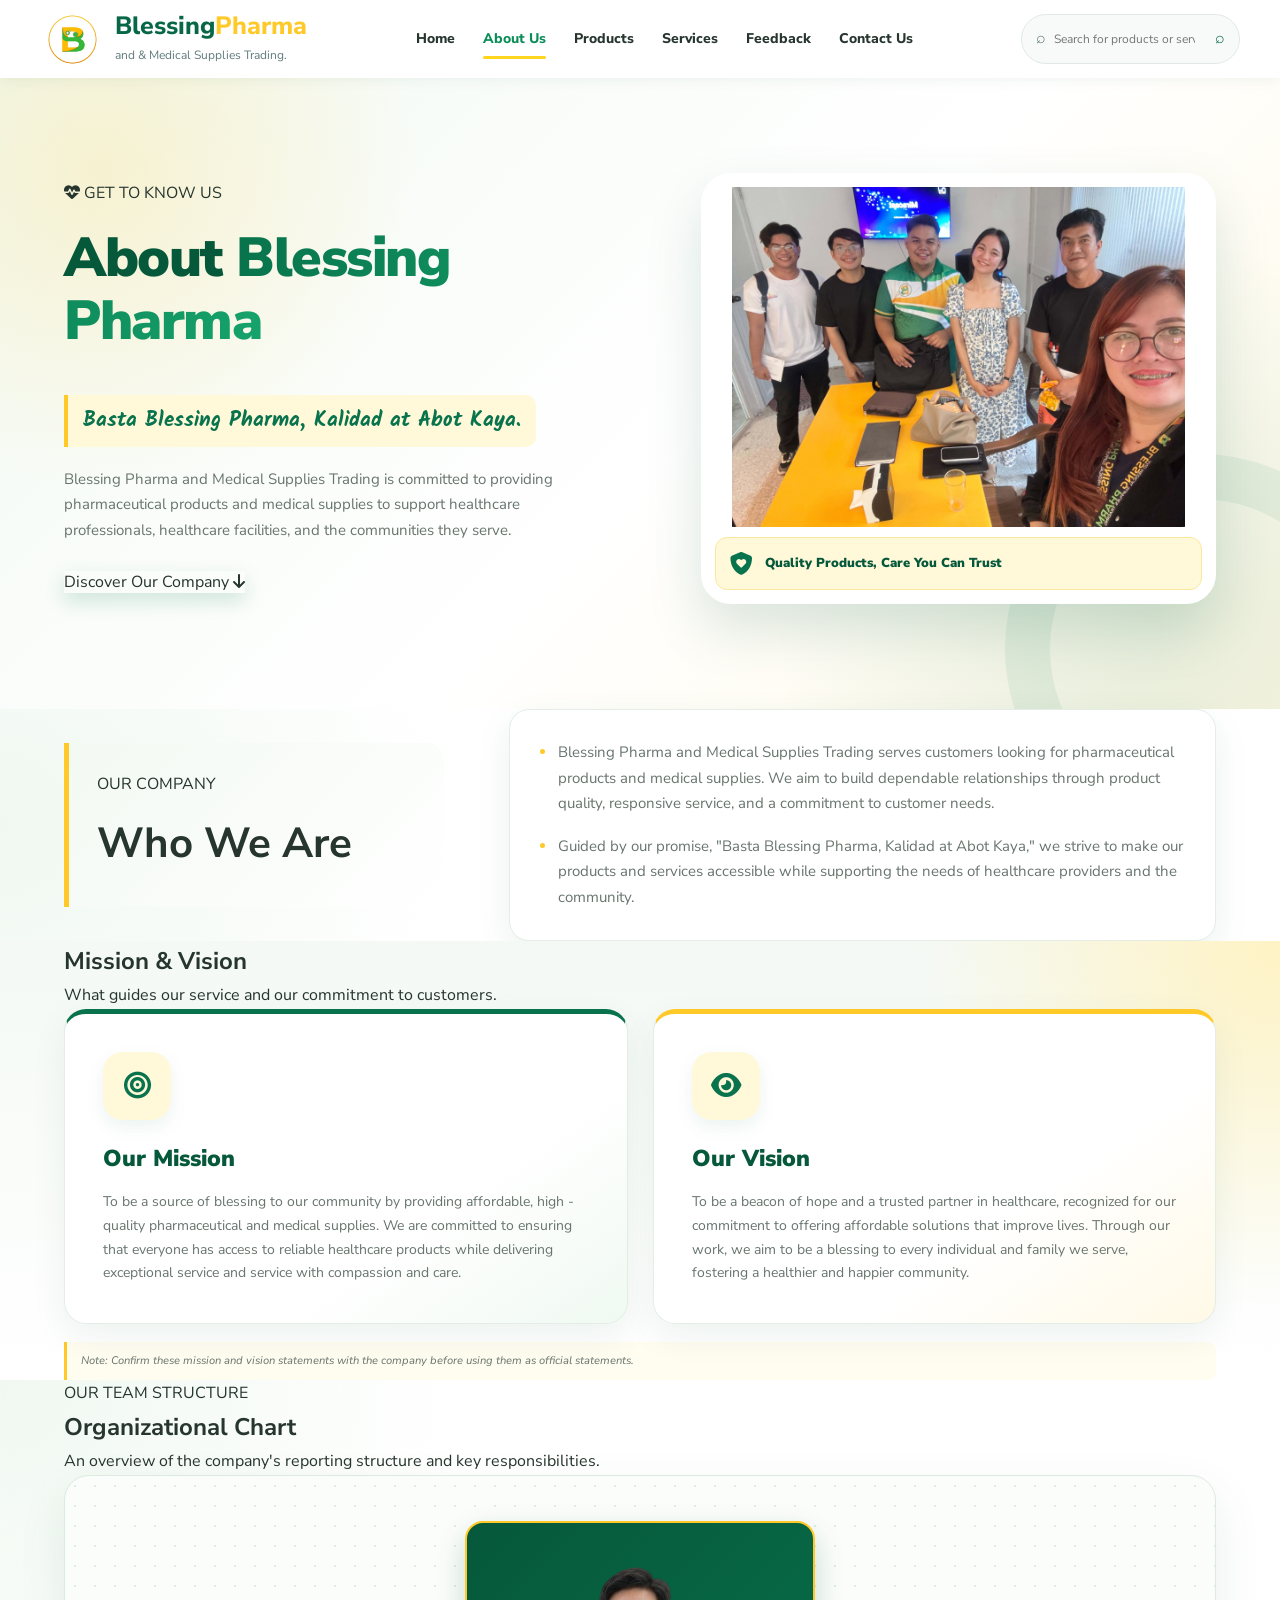
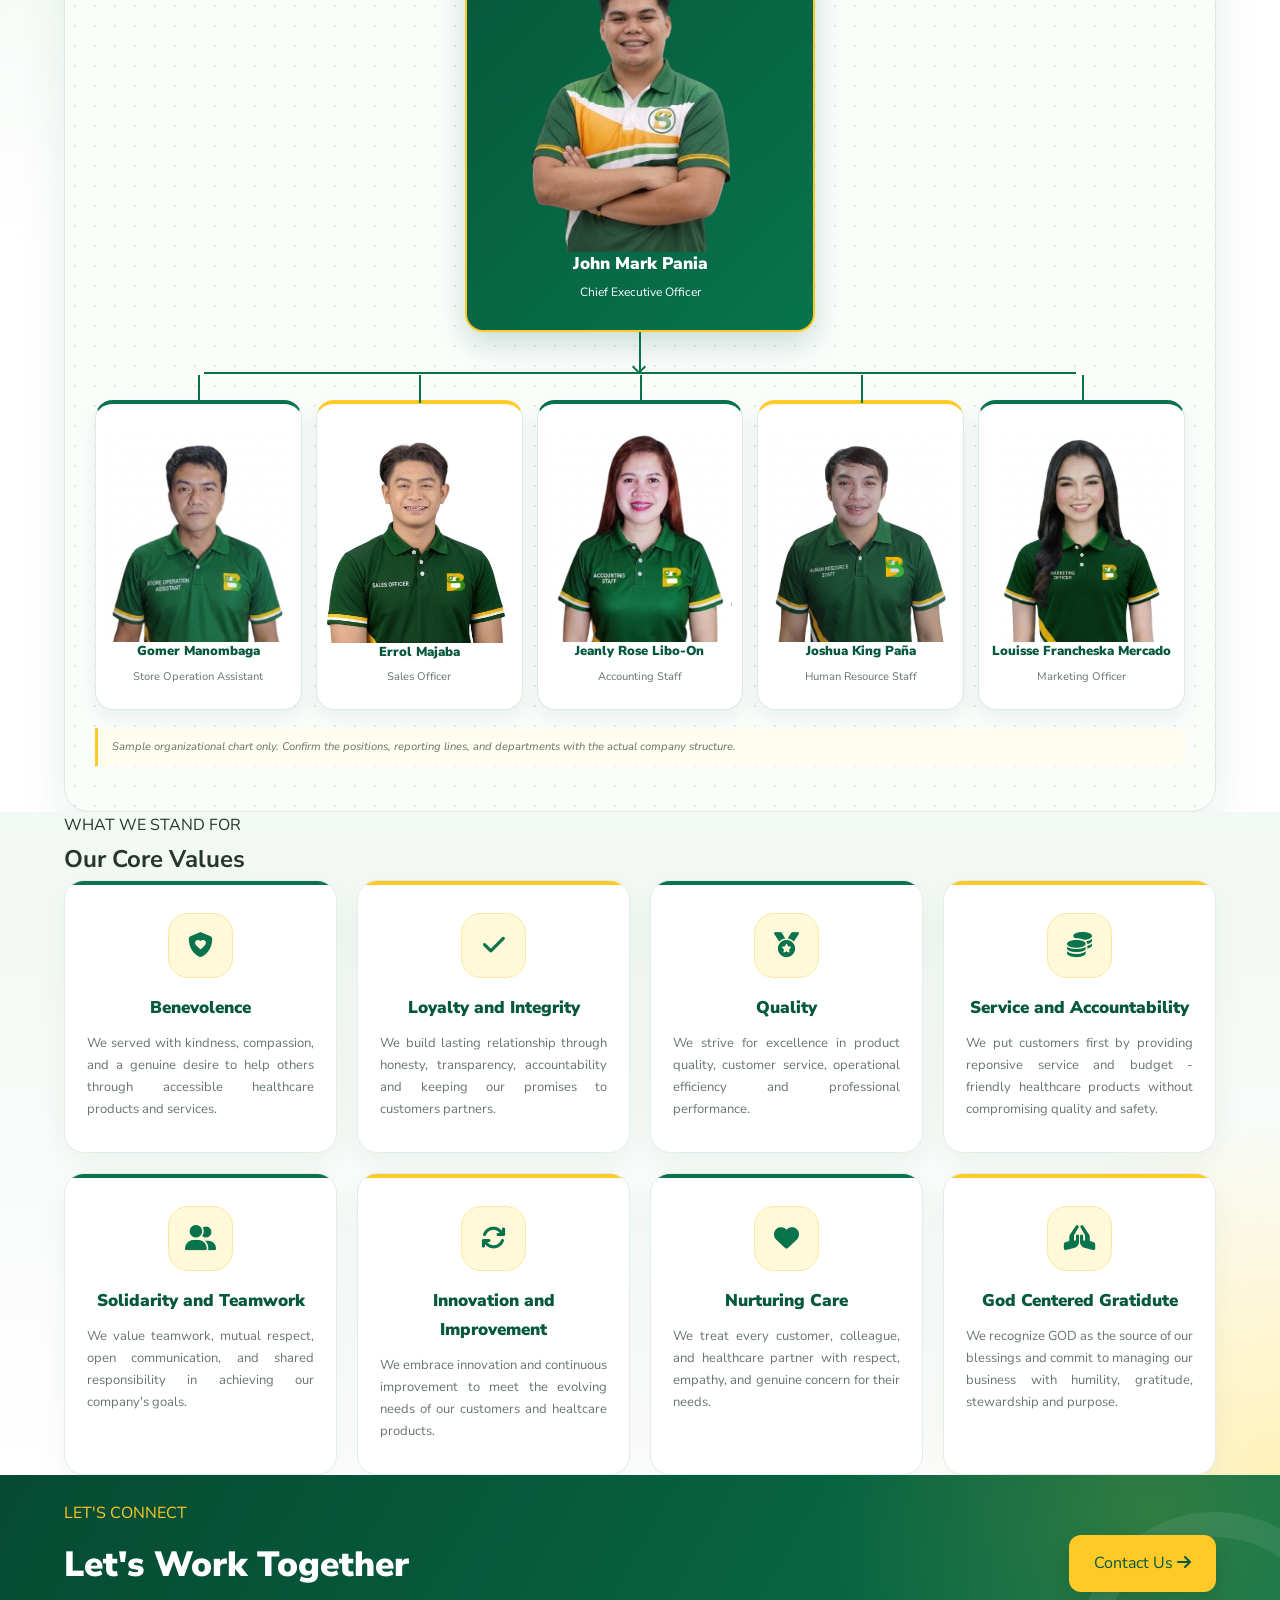
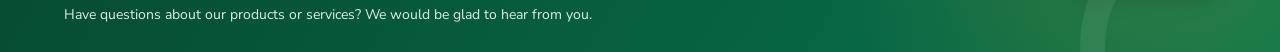
==== commit 56c7f233: "Update Blessing Pharma website" ====
--- a/about.html
+++ b/about.html
@@ -20,7 +20,7 @@
 <header class="site-header">
     <div class="container nav">
 
-    <a class="brand" href="#home">
+    <a class="brand" href="index.html">
     <img
         src="images/logo.png"
         alt="Blessing Pharma Logo"
@@ -41,9 +41,10 @@
 
         <nav class="navlinks" id="navlinks">
     <a href="index.html">Home</a>
-    <a href="about.html" class="active">About Us</a>
-    <a href="#products">Products</a>
-    <a href="#services">Services</a>
+    <a class="active" href="about.html">About Us</a>
+    <a href="products.html">Products</a>
+    <a href="services.html">Services</a>
+    <a href="feedback.html">Feedback</a>
     <a href="contact.html">Contact Us</a>
 </nav>
 
@@ -63,9 +64,6 @@
 
 <main>
 
-
-<main>
-
     <!-- ABOUT HERO -->
     <section class="about-hero">
         <div class="container about-hero-inner">
@@ -96,7 +94,7 @@
             </div>
 
             <div class="hero-image">
-                <img src="images/logo.png" alt="Blessing Pharma healthcare image">
+                <img src="images/group.jpg" alt="Blessing Pharma healthcare image">
                 <div class="image-label">
                     <i class="fa-solid fa-shield-heart"></i>
                     <span>Quality Products, Care You Can Trust</span>
@@ -203,7 +201,7 @@
             class="org-person-photo"
         >
 
-        <h3>John Mark Paña</h3>
+        <h3>John Mark Pania</h3>
         <p>Chief Executive Officer</p>
     </article>
 </div>
@@ -214,48 +212,55 @@
 
                     <article class="org-card department-card">
     <img
-        src="images/inventory.png"
+        src="images/assistant.jfif"
         alt="Inventory and Warehouse Representative"
         class="org-person-photo"
     >
 
     <h3>Gomer Manombaga</h3>
-    <p>Operations Assistant</p>
+    <p>Store Operation Assistant</p>
 </article>
 
-                    <article class="org-card department-card">
-                        <div class="department-icon">
-                            <i class="fa-solid fa-handshake"></i>
-                        </div>
-                        <h3>Sales &amp; Customer Service</h3>
-                        <p>Customer inquiries and order assistance</p>
-                    </article>
+                     <article class="org-card department-card">
+    <img
+        src="images/sales.jpg"
+        alt="Sales Officer"
+        class="org-person-photo"
+    >
+
+    <h3>Errol Majaba</h3>
+    <p>Sales Officer</p>
+</article>
 
                     <article class="org-card department-card">
     <img
-        src="images/accounting.png"
+        src="images/accounting.jfif"
         alt="Financial and Accounting"
         class="org-person-photo"
     >
 
     <h3>Jeanly Rose Libo-On</h3>
-    <p>Secretary</p>
+    <p>Accounting Staff</p>
 </article>
 
                     <article class="org-card department-card">
-                        <div class="department-icon">
-                            <i class="fa-solid fa-users-gear"></i>
-                        </div>
-                        <h3>Human Resources (HR)</h3>
-                        <p>Staff coordination and employee records</p>
+                        <img
+        src="images/HR.jfif"
+        alt="Human Resources Officer"
+        class="org-person-photo"
+    >
+                        <h3>Joshua King Paña</h3>
+                        <p>Human Resource Staff</p>
                     </article>
 
                     <article class="org-card department-card">
-                        <div class="department-icon">
-                            <i class="fa-solid fa-bullhorn"></i>
-                        </div>
-                        <h3>Marketing</h3>
-                        <p>Promotional activities and brand awareness</p>
+                        <img
+        src="images/marketing.jfif"
+        alt="Marketing Officer"
+        class="org-person-photo"
+    >
+                        <h3>Louisse Francheska Mercado</h3>
+                        <p>Marketing Officer</p>
                     </article>
 
                 </div>
@@ -367,6 +372,7 @@
 </main>
 
 <script>
+    // MOBILE NAVIGATION
     const menuToggle = document.getElementById("menuToggle");
     const navlinks = document.getElementById("navlinks");
 
@@ -374,6 +380,41 @@
         const isOpen = navlinks.classList.toggle("show");
         menuToggle.setAttribute("aria-expanded", isOpen);
     });
+
+
+    // ABOUT PAGE SCROLL REVEAL
+    const revealSections = document.querySelectorAll(
+        ".story, .mission-section, .organization, .values-section, .about-cta"
+    );
+
+    const revealCards = document.querySelectorAll(
+        ".purpose-card, .org-card, .value-card"
+    );
+
+    revealSections.forEach(section => {
+        section.classList.add("about-reveal");
+    });
+
+    revealCards.forEach(card => {
+        card.classList.add("about-card-reveal");
+    });
+
+    const revealObserver = new IntersectionObserver((entries, observer) => {
+        entries.forEach(entry => {
+            if (entry.isIntersecting) {
+                entry.target.classList.add("show");
+                observer.unobserve(entry.target);
+            }
+        });
+    }, {
+        threshold: 0.12
+    });
+
+    document.querySelectorAll(
+        ".about-reveal, .about-card-reveal"
+    ).forEach(element => {
+        revealObserver.observe(element);
+    });
 </script>
 
 </body>
--- a/about.css
+++ b/about.css
@@ -714,7 +714,7 @@
 .department-card {
     min-width: 0;
     max-width: none;
-    height: 100%;
+    height:100%;
     padding: 24px 10px;
     border-top: 4px solid var(--green);
     background: #FFFFFF;
@@ -1291,6 +1291,64 @@
     }
 }
 
+/* =========================
+   ABOUT PAGE ANIMATIONS
+========================= */
+
+@media (prefers-reduced-motion: no-preference) {
+
+    /* HERO: SLIDE FROM RIGHT */
+    .about-hero .hero-copy,
+    .about-hero .hero-image {
+        opacity: 0;
+        animation: aboutHeroFromRight 1s ease forwards;
+    }
+
+    .about-hero .hero-image {
+        animation-delay: 0.2s;
+    }
+
+    @keyframes aboutHeroFromRight {
+        from {
+            opacity: 0;
+            transform: translateX(70px);
+        }
+
+        to {
+            opacity: 1;
+            transform: translateX(0);
+        }
+    }
+
+    /* OTHER SECTIONS: SLIDE FROM LEFT */
+    .about-reveal {
+        opacity: 0;
+        transform: translateX(-60px);
+        transition:
+            opacity 0.8s ease,
+            transform 0.8s ease;
+    }
+
+    .about-reveal.show {
+        opacity: 1;
+        transform: translateX(0);
+    }
+
+    /* CARDS: SUBTLE UPWARD ENTRANCE */
+    .about-card-reveal {
+        opacity: 0;
+        transform: translateY(35px);
+        transition:
+            opacity 0.7s ease,
+            transform 0.7s ease;
+    }
+
+    .about-card-reveal.show {
+        opacity: 1;
+        transform: translateY(0);
+    }
+}
+
 /* REDUCED MOTION ACCESSIBILITY */
 
 @media (prefers-reduced-motion: reduce) {
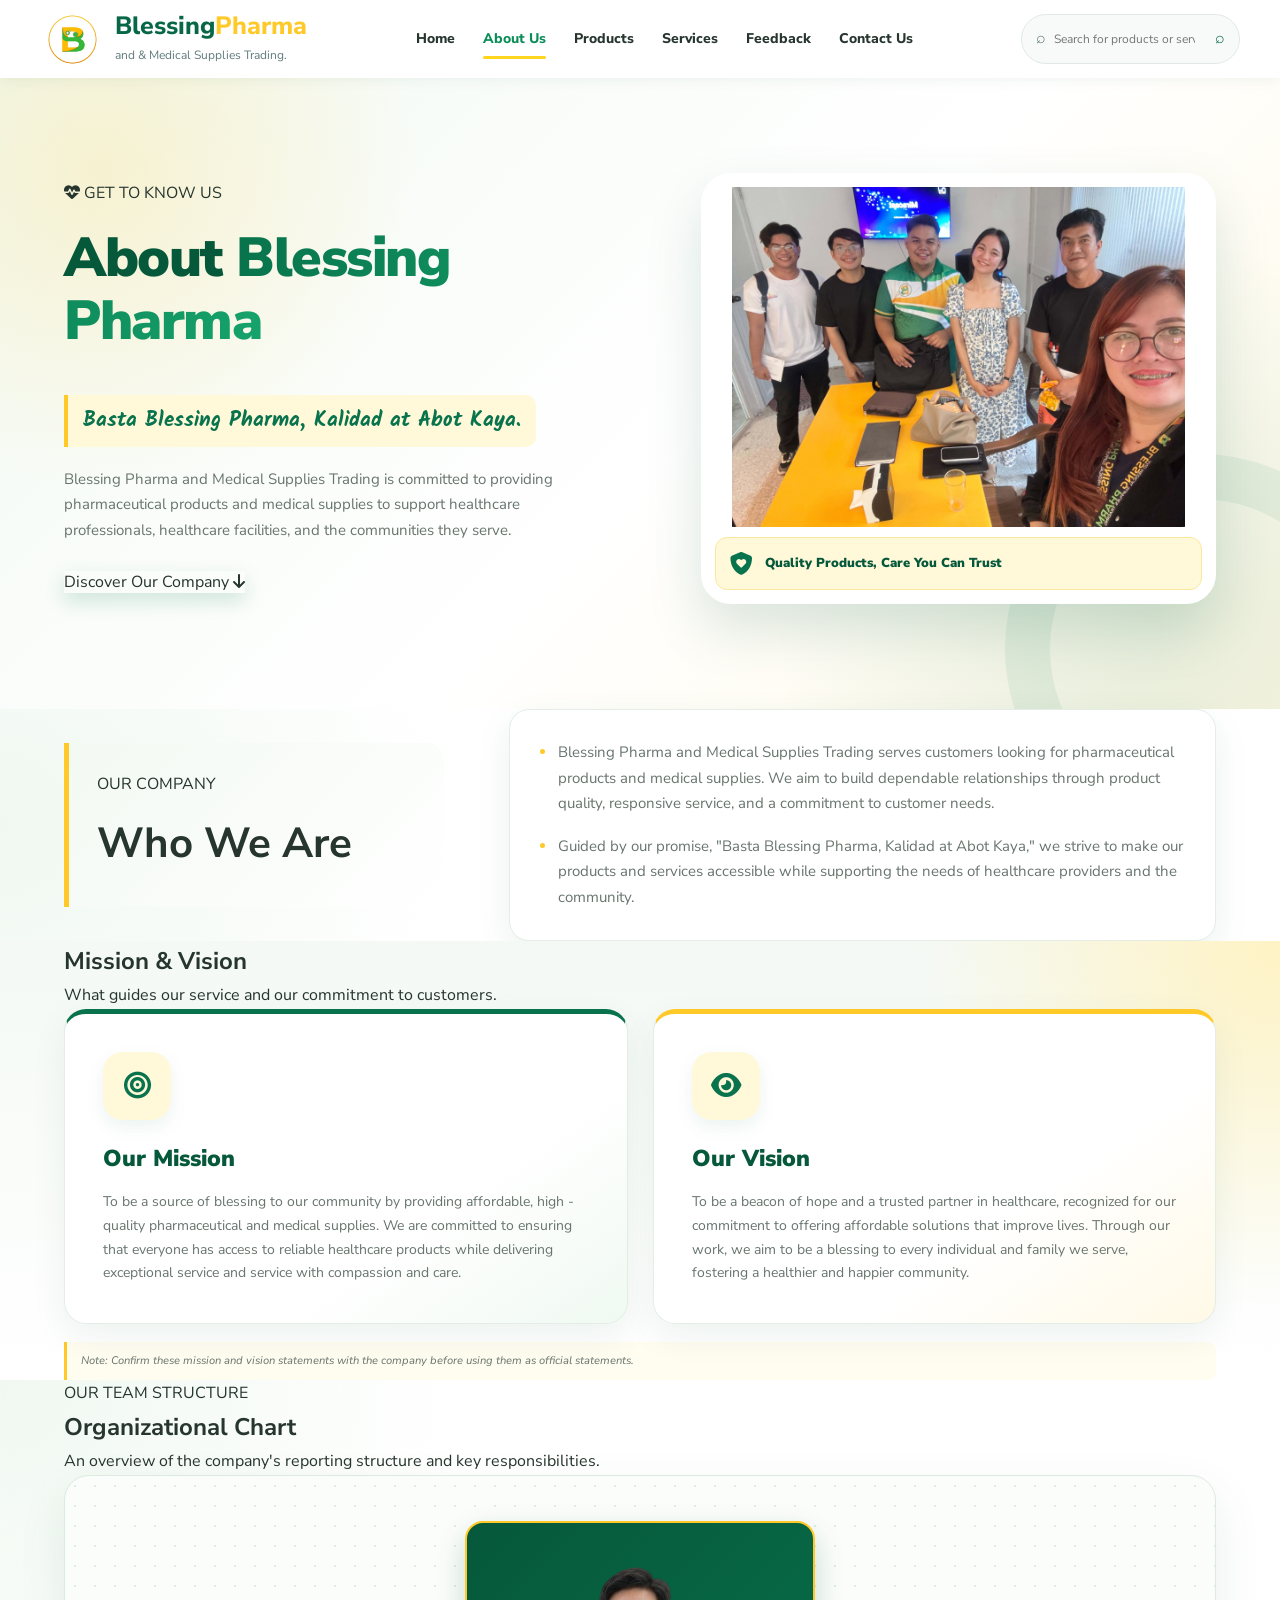
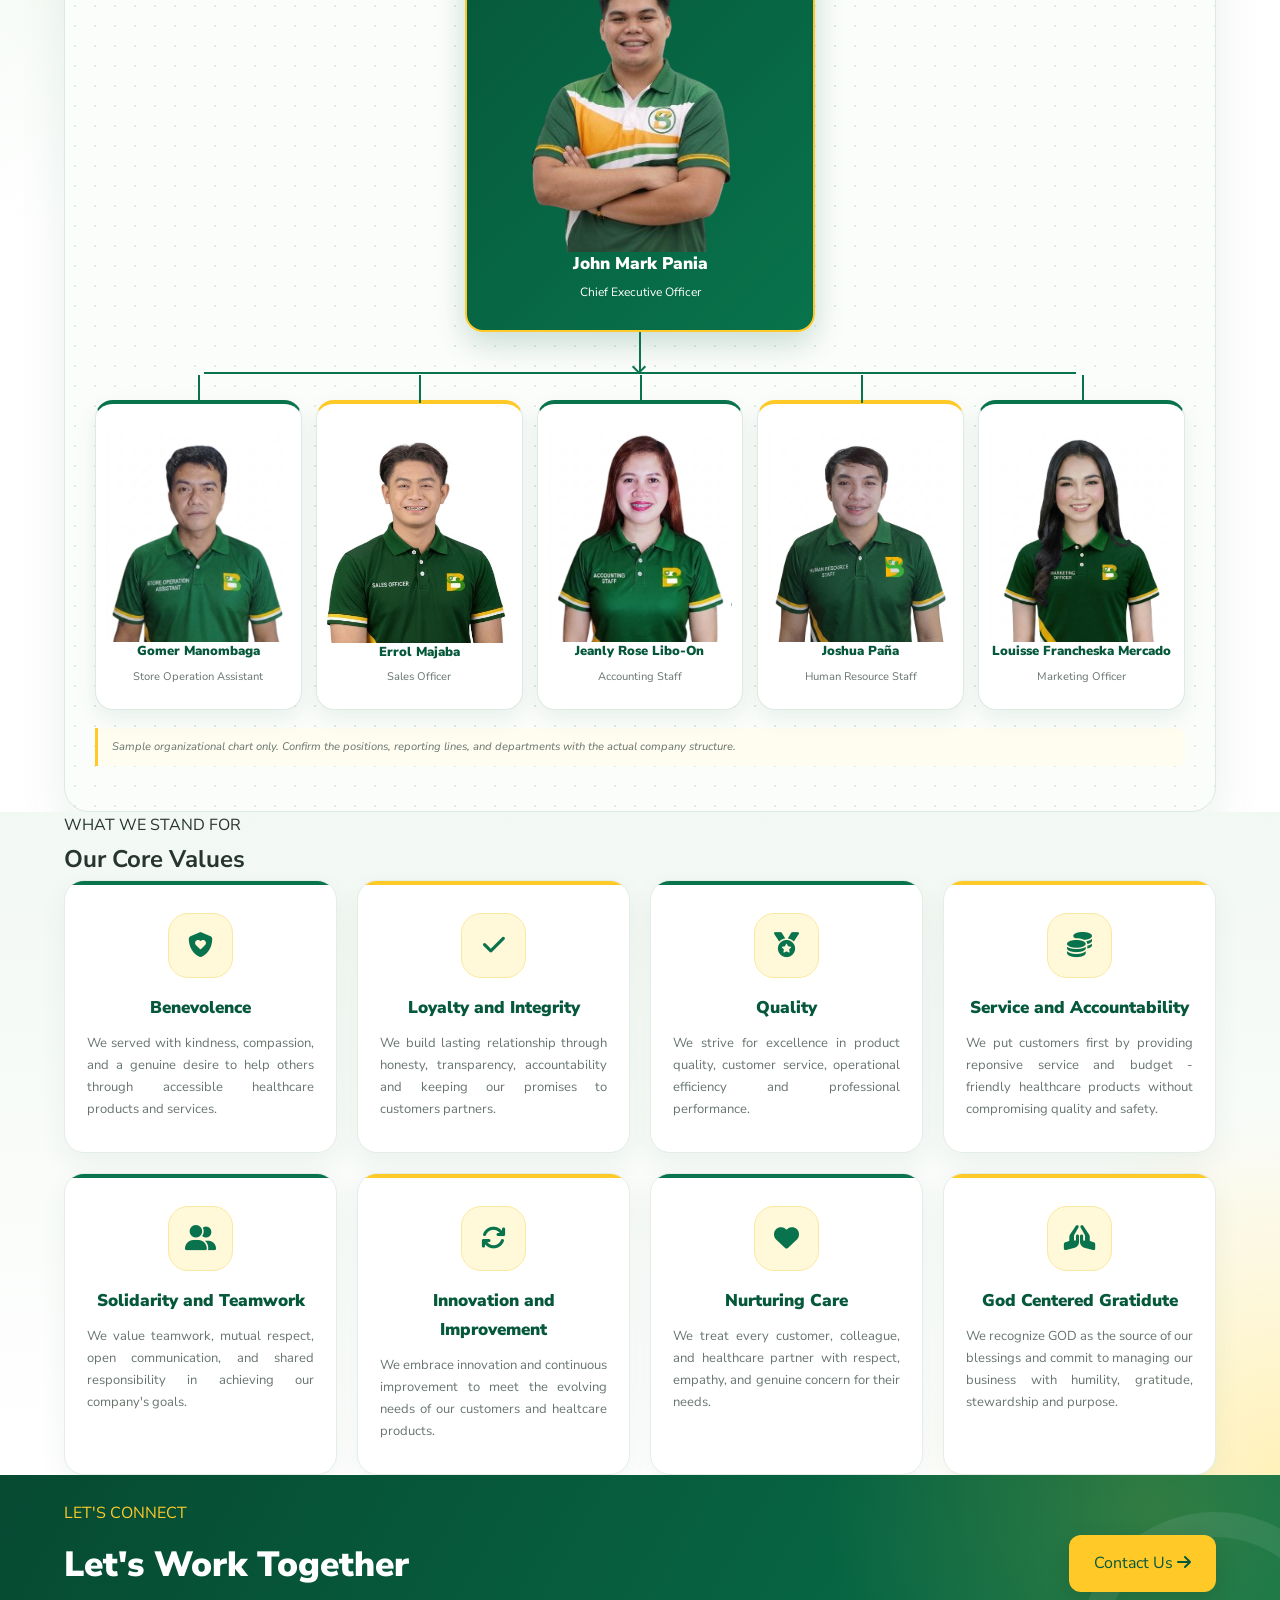
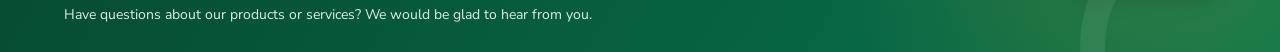
==== commit 8c30074a: "Update" ====
--- a/about.html
+++ b/about.html
@@ -49,14 +49,17 @@
 </nav>
 
         <form class="search" id="searchForm">
-            <span>⌕</span>
-            <input
-                id="searchInput"
-                type="search"
-                placeholder="Search for products or services..."
-                aria-label="Search products">
-            <button type="submit" aria-label="Search">⌕</button>
-        </form>
+    <span>⌕</span>
+
+    <input
+        id="searchInput"
+        type="search"
+        placeholder="Search for products or services..."
+        aria-label="Search the website"
+        autocomplete="off">
+
+    <button type="submit" aria-label="Search">⌕</button>
+</form>
 
 
     </div>
@@ -132,7 +135,7 @@
     </section>
 
     <!-- MISSION AND VISION -->
-    <section class="section mission-section">
+    <section id="mission" section class="section mission-section">
         <div class="container">
             <div class="center-heading">
                
@@ -156,7 +159,7 @@
                     </p>
                 </article>
 
-                <article class="purpose-card vision-card">
+                <section id="vision" article class="purpose-card vision-card">
                     <div class="purpose-icon">
                         <i class="fa-solid fa-eye"></i>
                     </div>
@@ -178,7 +181,7 @@
     </section>
 
     <!-- ORGANIZATIONAL CHART -->
-    <section class="section organization" id="organization">
+    <section class="section organization" id="organization-chart">
         <div class="container">
             <div class="center-heading">
                 <span class="eyebrow">OUR TEAM STRUCTURE</span>
@@ -249,7 +252,7 @@
         alt="Human Resources Officer"
         class="org-person-photo"
     >
-                        <h3>Joshua King Paña</h3>
+                        <h3>Joshua Paña</h3>
                         <p>Human Resource Staff</p>
                     </article>
 
@@ -416,6 +419,7 @@
         revealObserver.observe(element);
     });
 </script>
+<script src="search.js"></script>
 
 </body>
 </html>
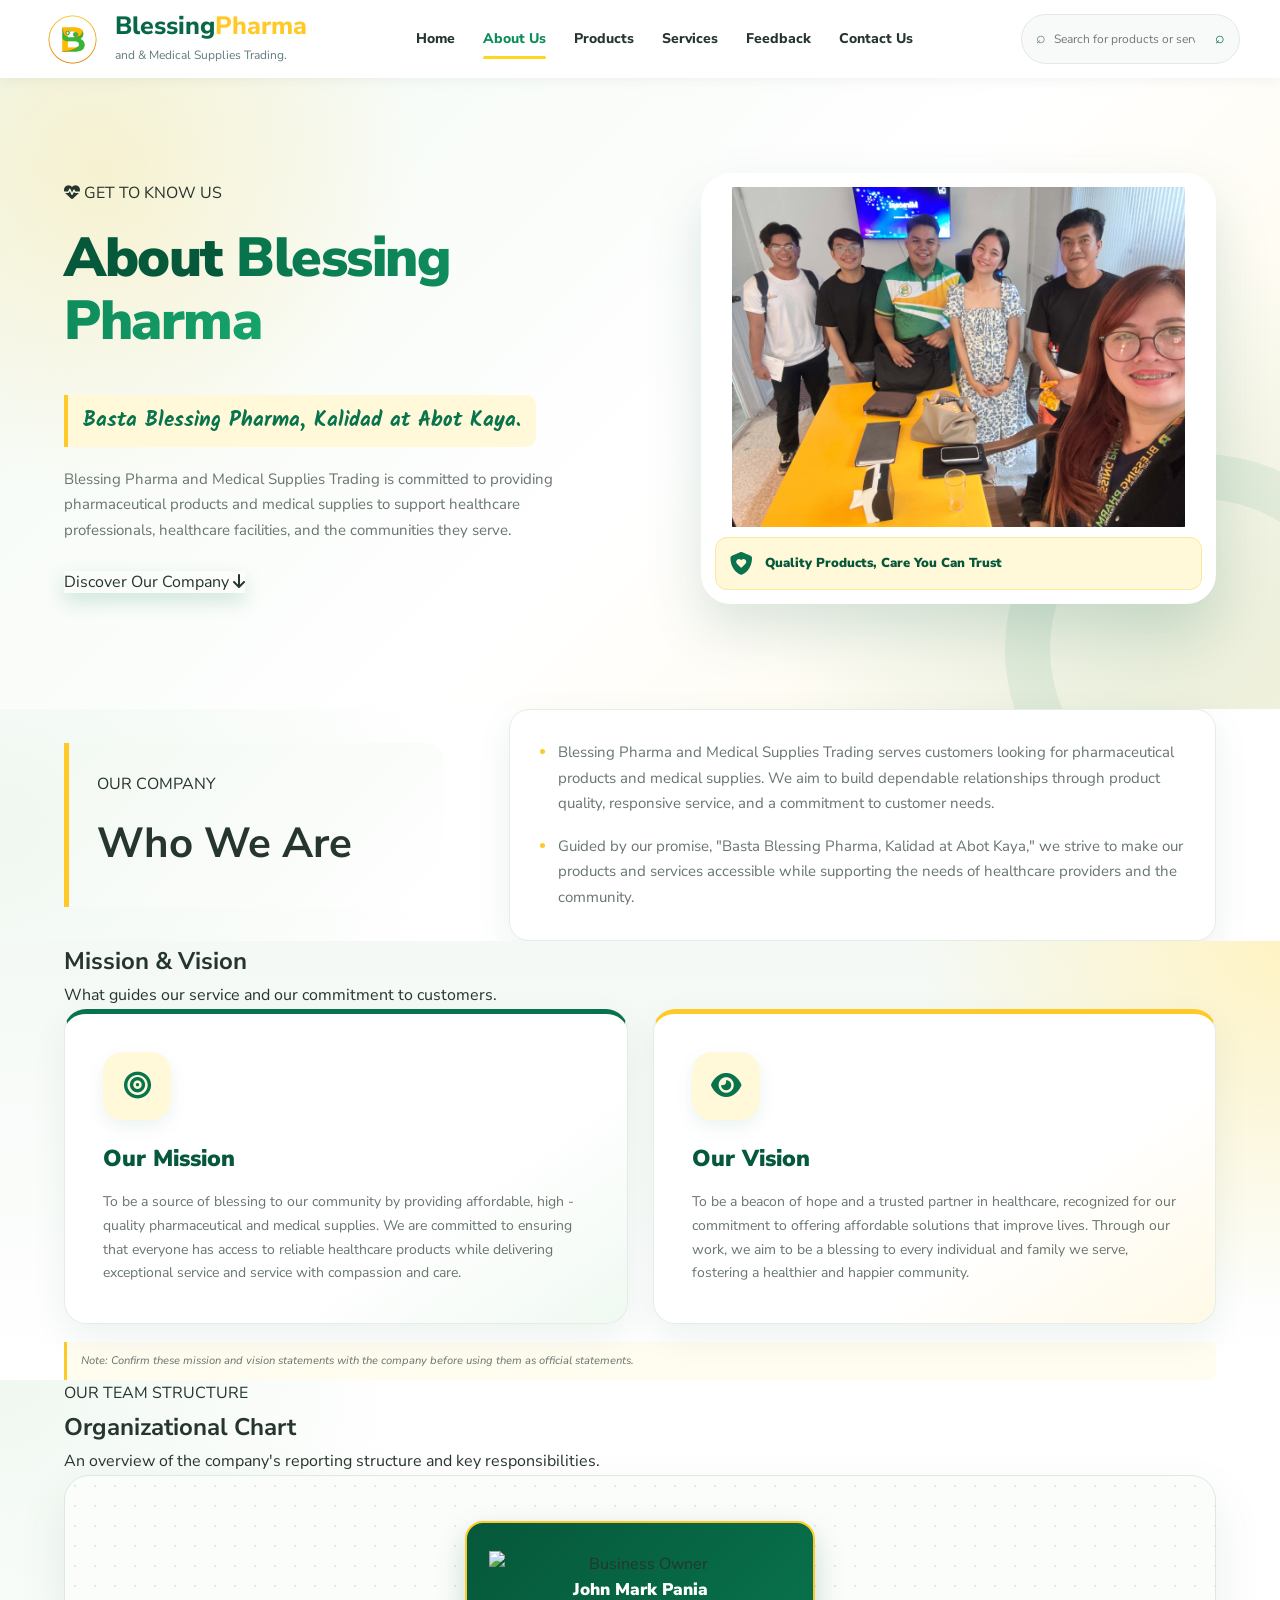
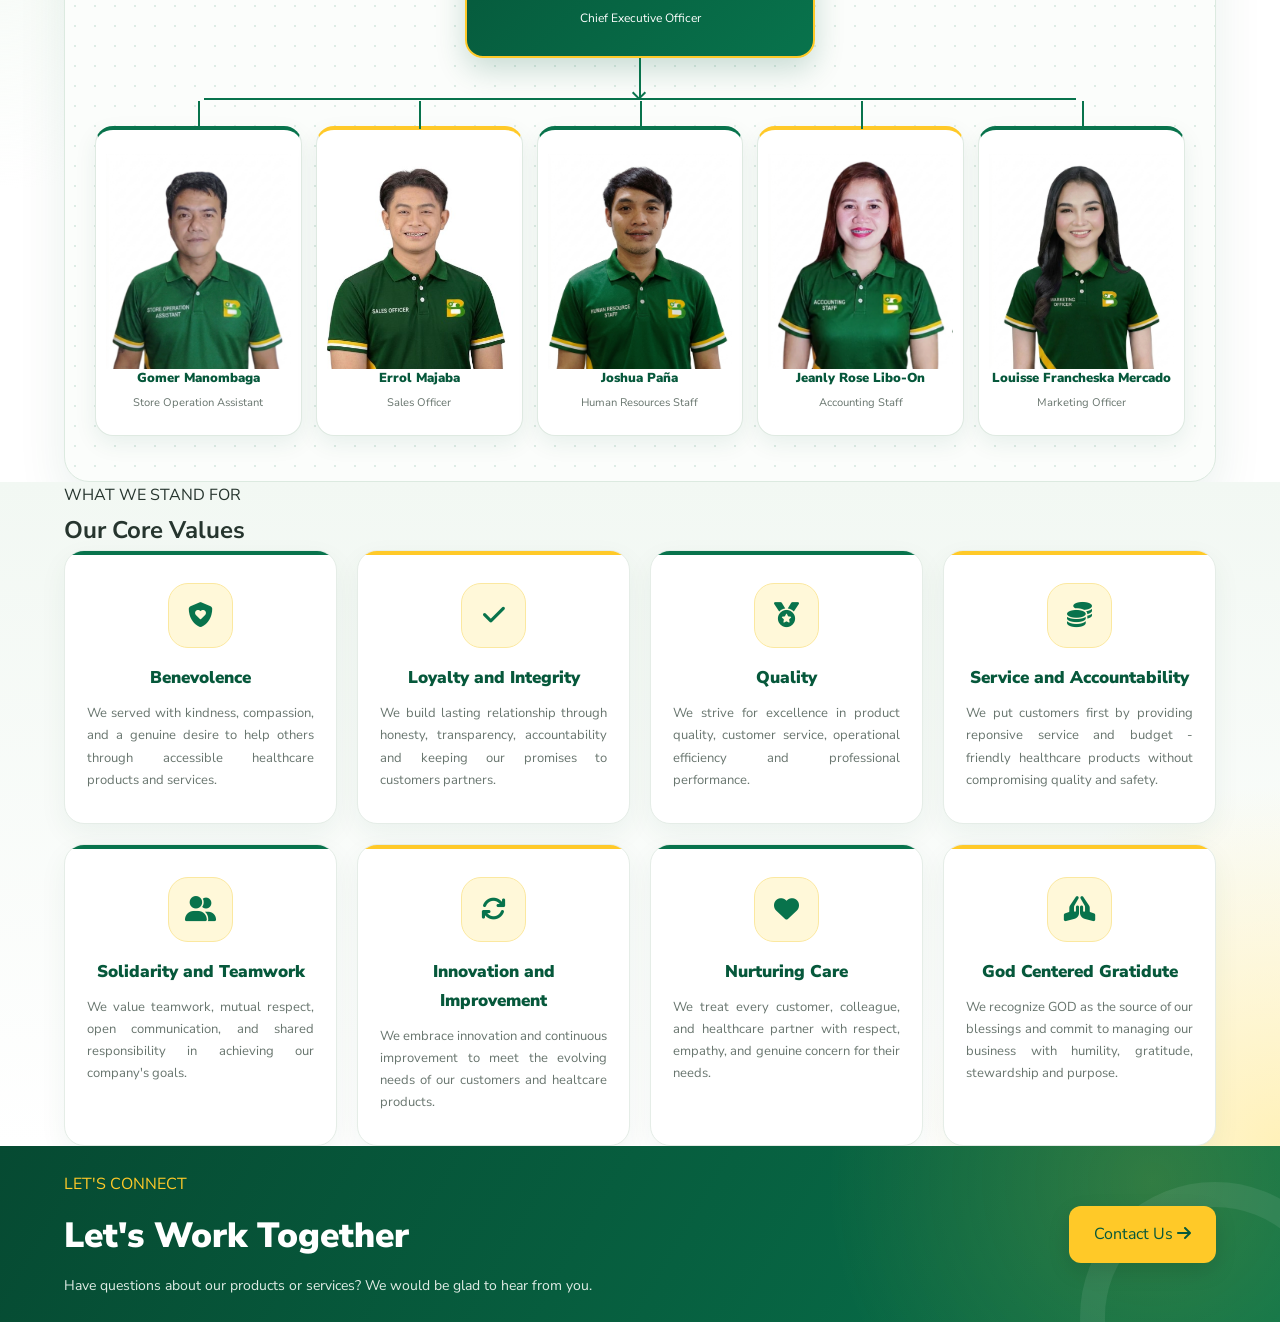
==== commit 0efad7a9: "Update" ====
--- a/about.html
+++ b/about.html
@@ -199,7 +199,7 @@
 <div class="org-level">
     <article class="org-card top-card owner-card">
         <img
-            src="images/ceo.png"
+            src="images/CEO.png"
             alt="Business Owner"
             class="org-person-photo"
         >
@@ -237,6 +237,17 @@
 
                     <article class="org-card department-card">
     <img
+        src="images/HR.jfif"
+        alt="Human Resources Officer"
+        class="org-person-photo"
+    >
+
+    <h3>Joshua Paña</h3>
+    <p>Human Resources Staff</p>
+</article>
+
+                    <article class="org-card department-card">
+    <img
         src="images/accounting.jfif"
         alt="Financial and Accounting"
         class="org-person-photo"
@@ -245,16 +256,6 @@
     <h3>Jeanly Rose Libo-On</h3>
     <p>Accounting Staff</p>
 </article>
-
-                    <article class="org-card department-card">
-                        <img
-        src="images/HR.jfif"
-        alt="Human Resources Officer"
-        class="org-person-photo"
-    >
-                        <h3>Joshua Paña</h3>
-                        <p>Human Resource Staff</p>
-                    </article>
 
                     <article class="org-card department-card">
                         <img
@@ -267,12 +268,6 @@
                     </article>
 
                 </div>
-
-                <p class="editor-note">
-                    Sample organizational chart only. Confirm the positions,
-                    reporting lines, and departments with the actual company structure.
-                </p>
-
             </div>
         </div>
     </section>
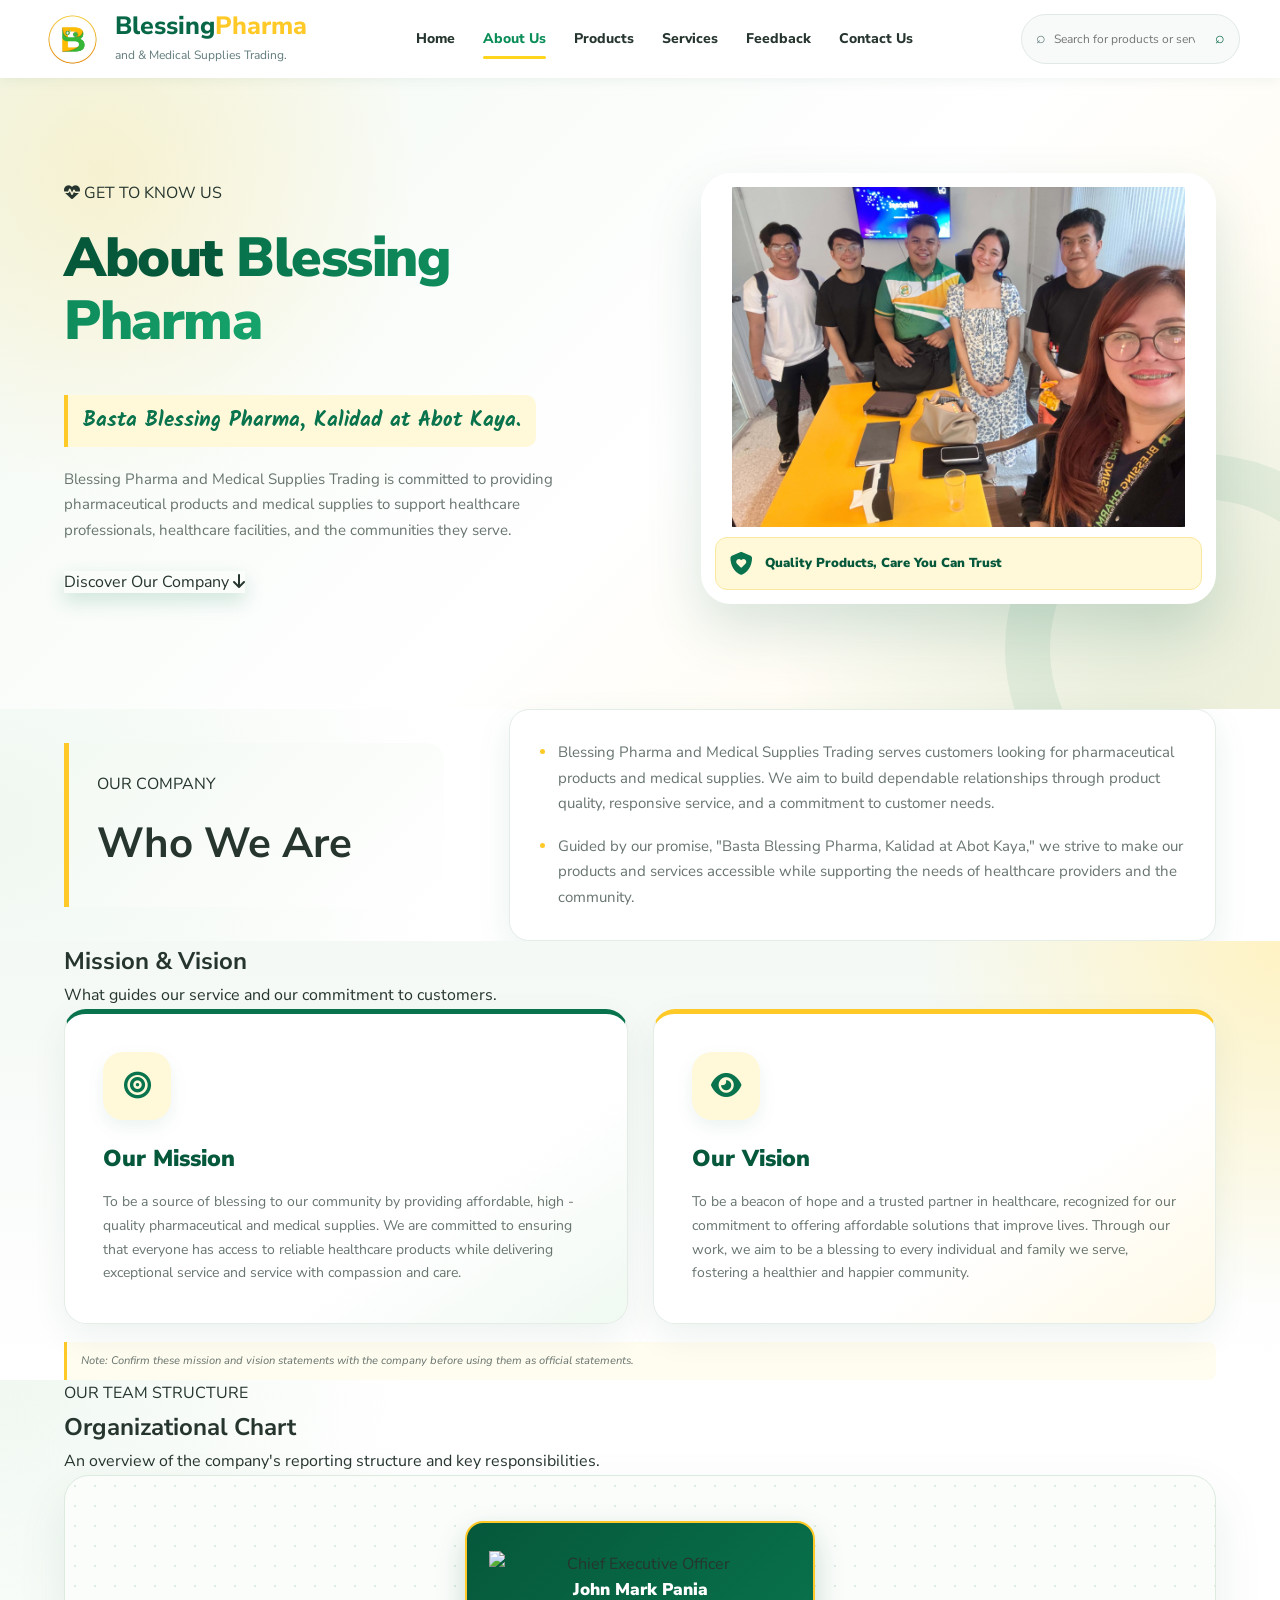
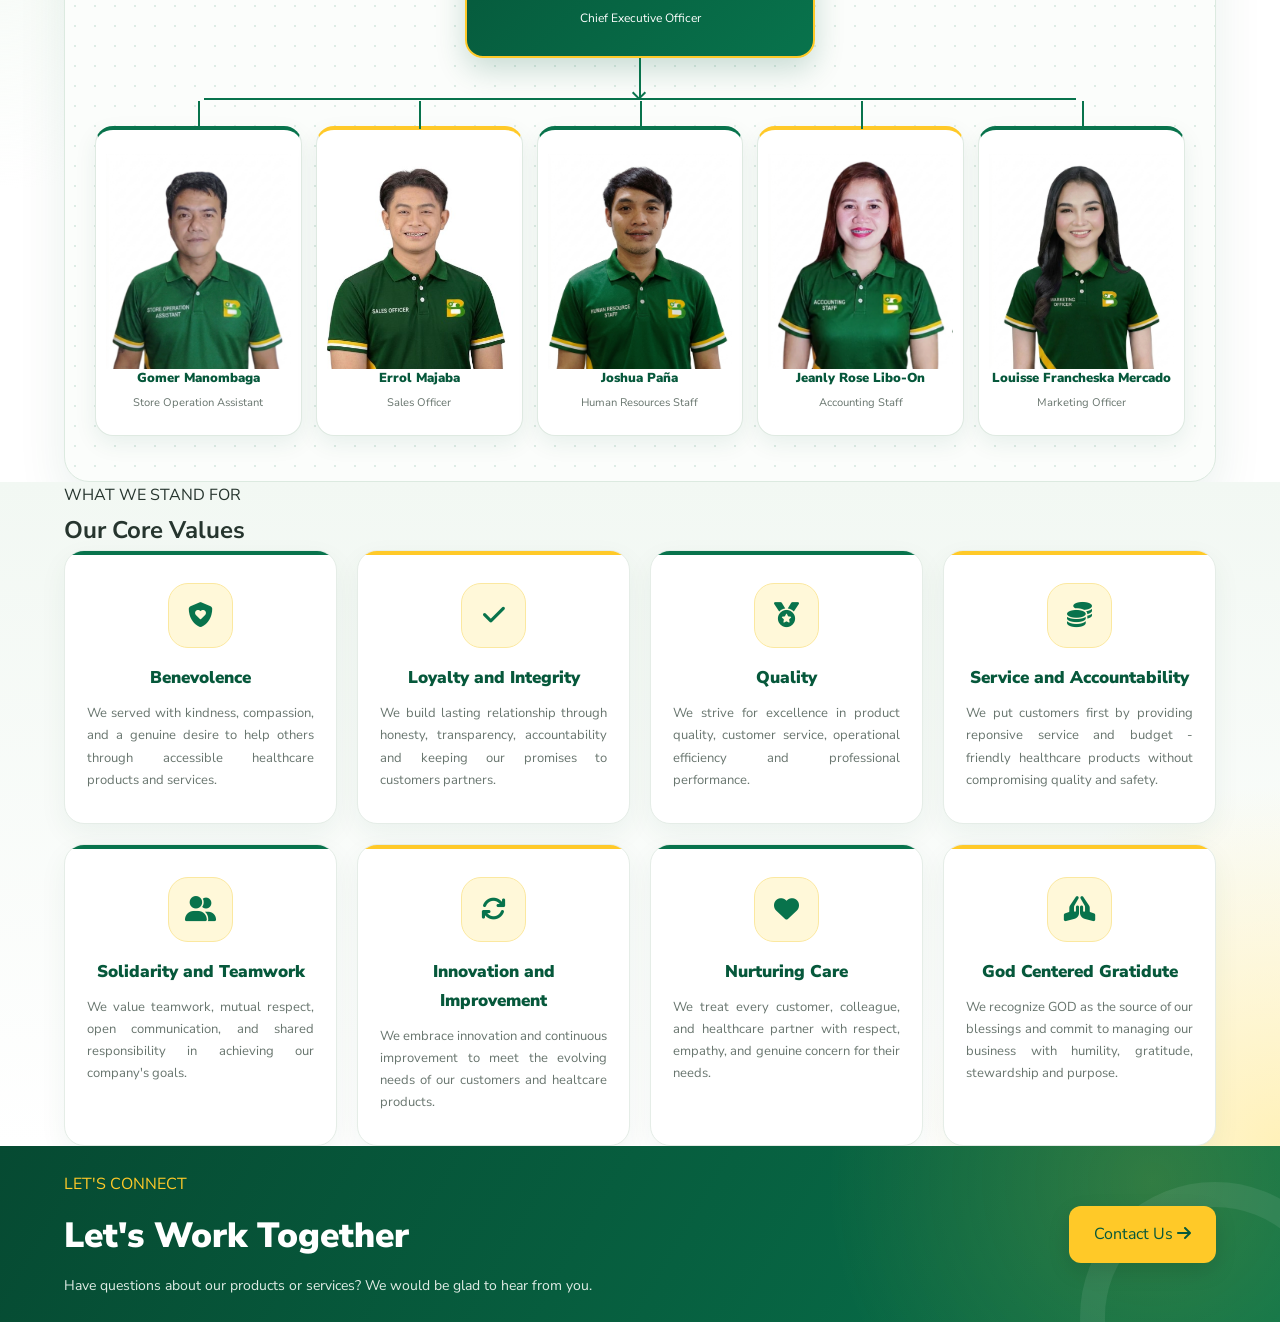
==== commit fd42b58f: "Update" ====
--- a/about.html
+++ b/about.html
@@ -200,7 +200,7 @@
     <article class="org-card top-card owner-card">
         <img
             src="images/CEO.png"
-            alt="Business Owner"
+            alt="Chief Executive Officer"
             class="org-person-photo"
         >
 
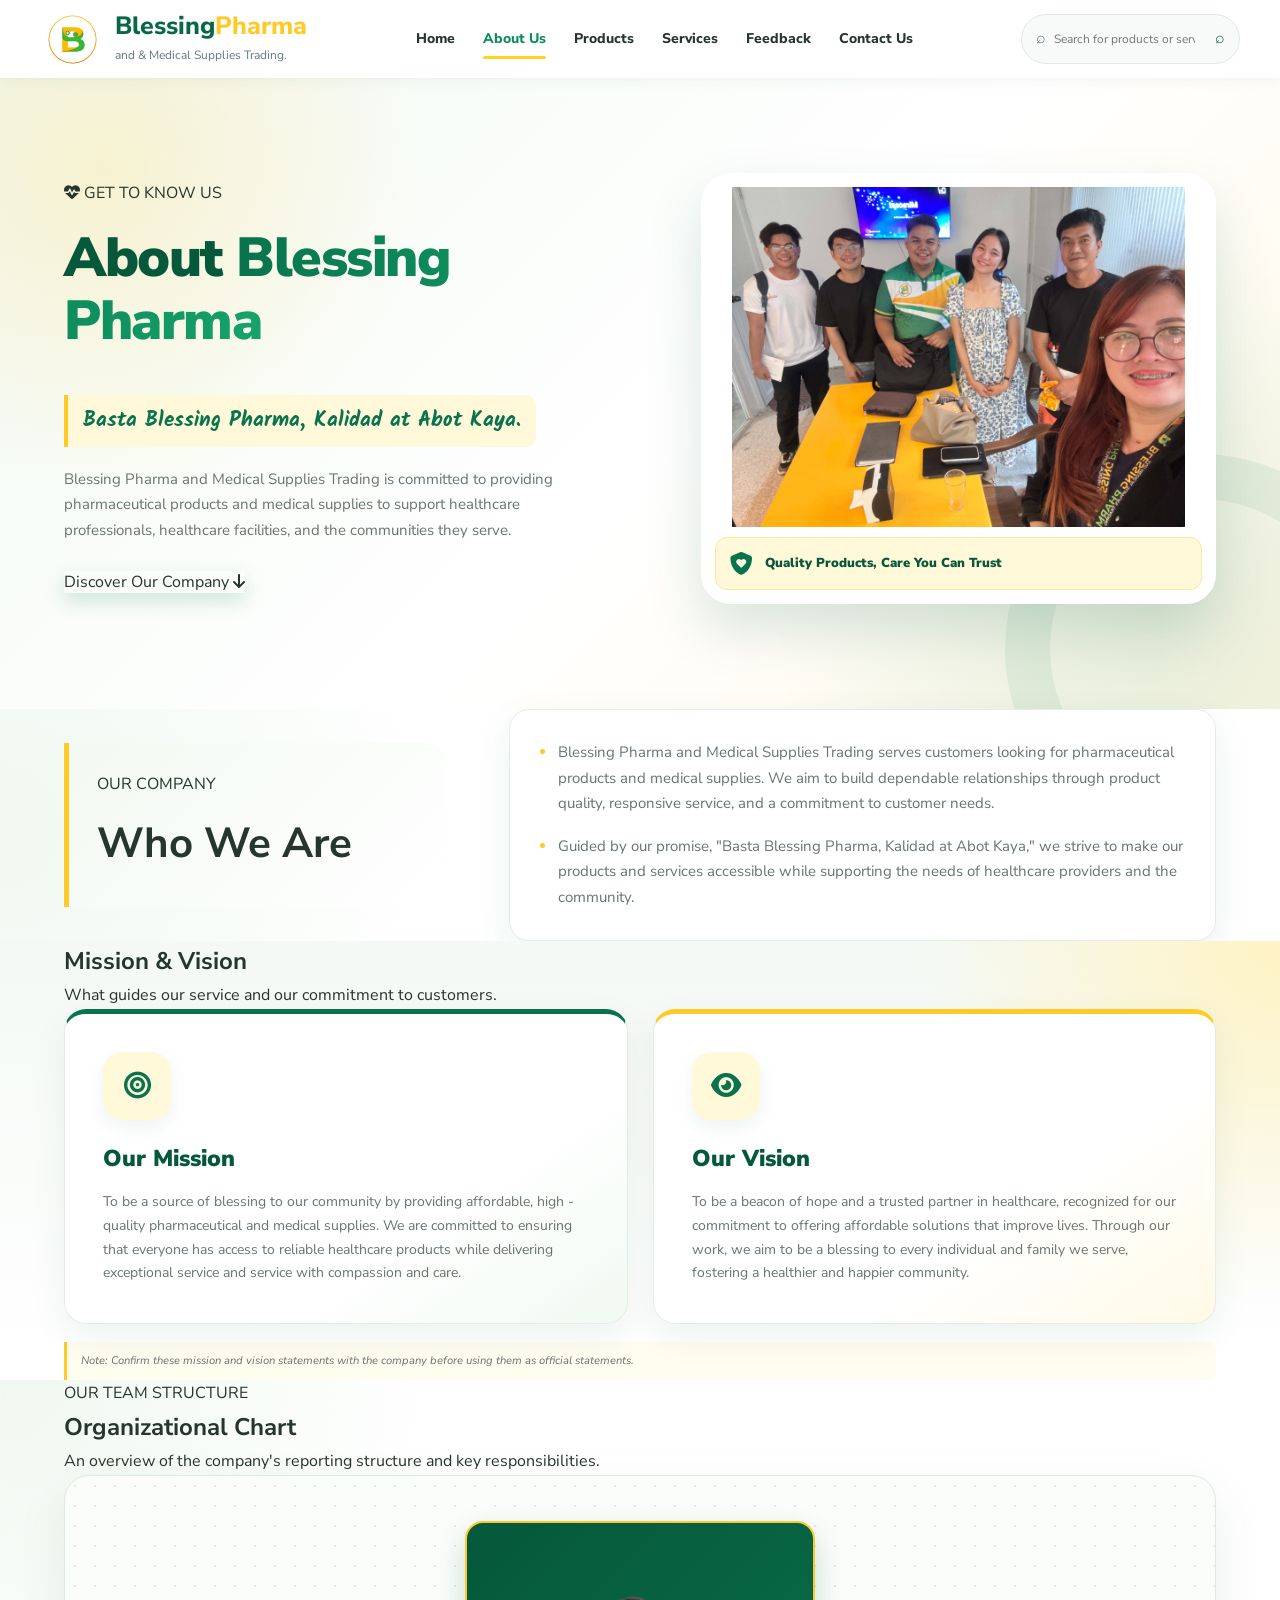
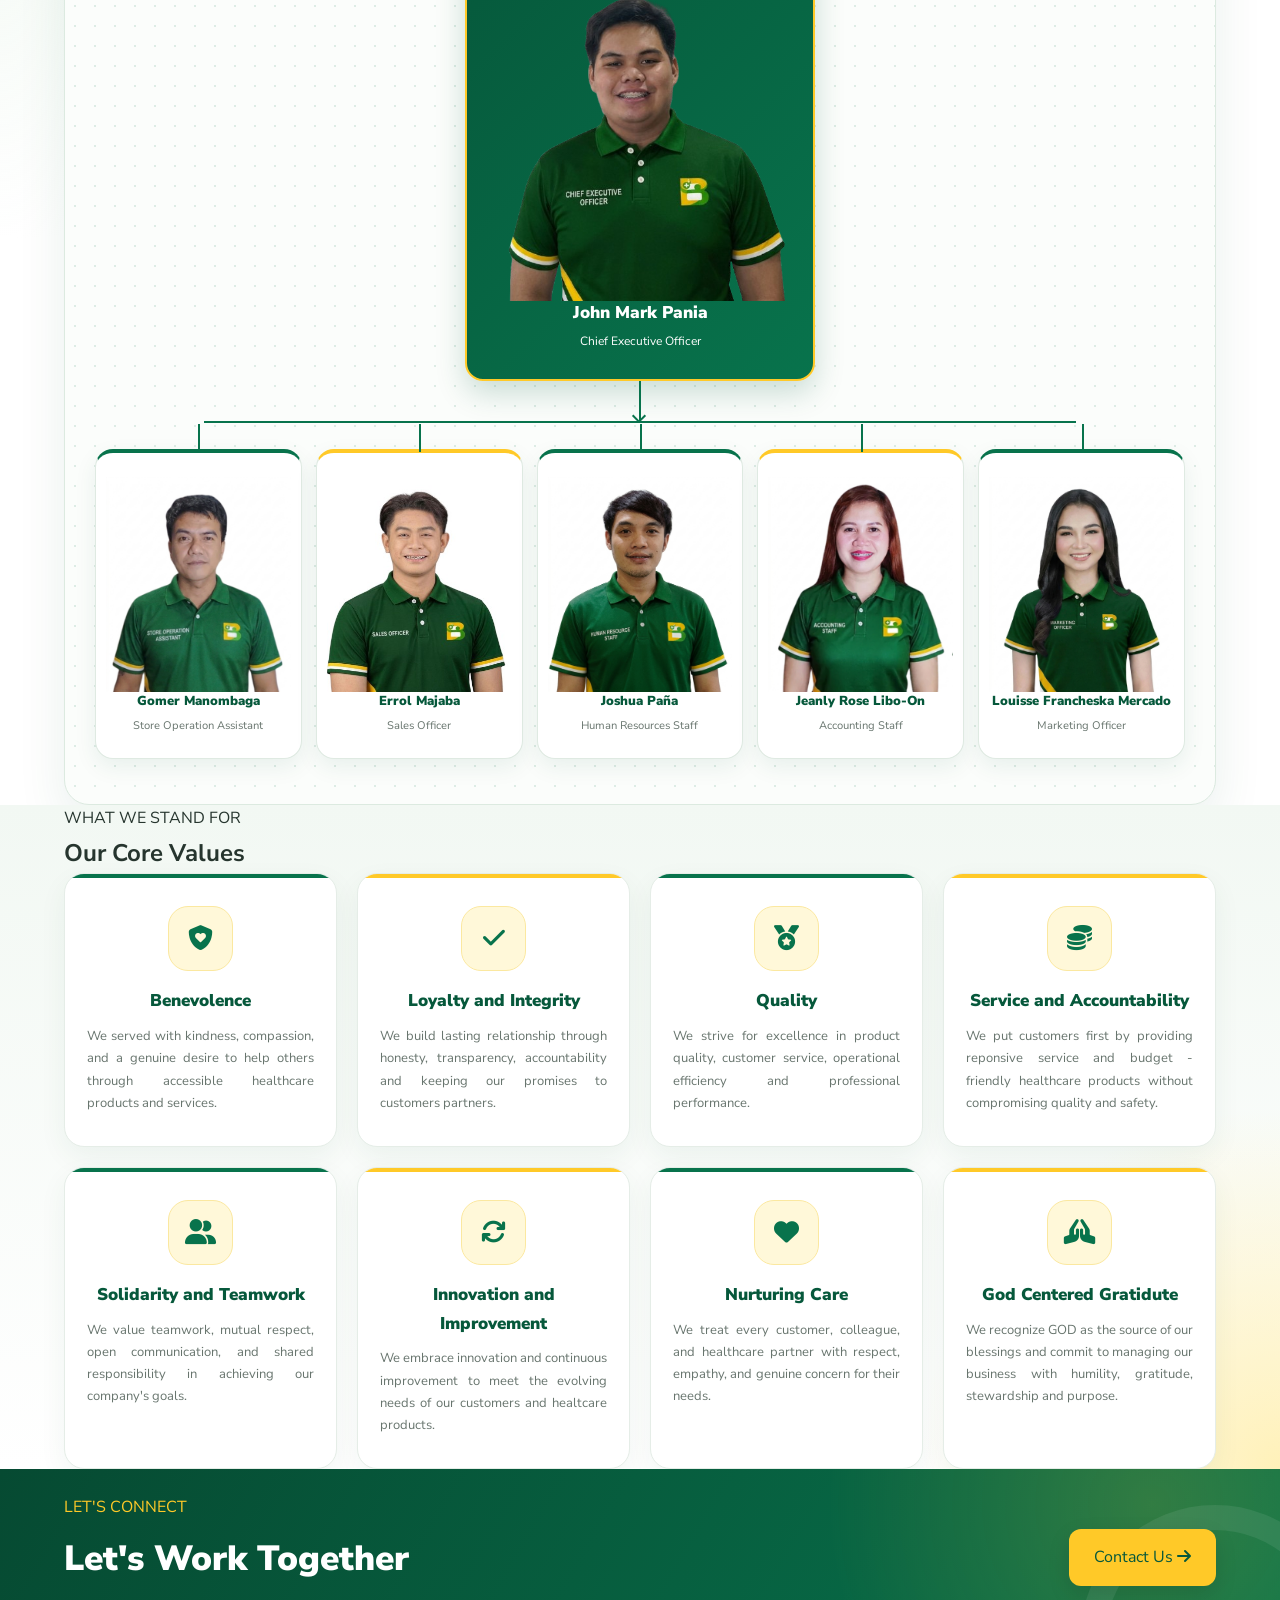
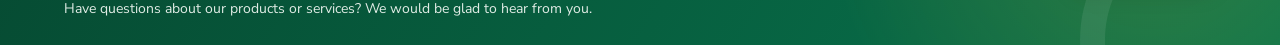
==== commit b6212542: "Update" ====
--- a/about.html
+++ b/about.html
@@ -199,7 +199,7 @@
 <div class="org-level">
     <article class="org-card top-card owner-card">
         <img
-            src="images/CEO.png"
+            src="images/ceo.png"
             alt="Chief Executive Officer"
             class="org-person-photo"
         >
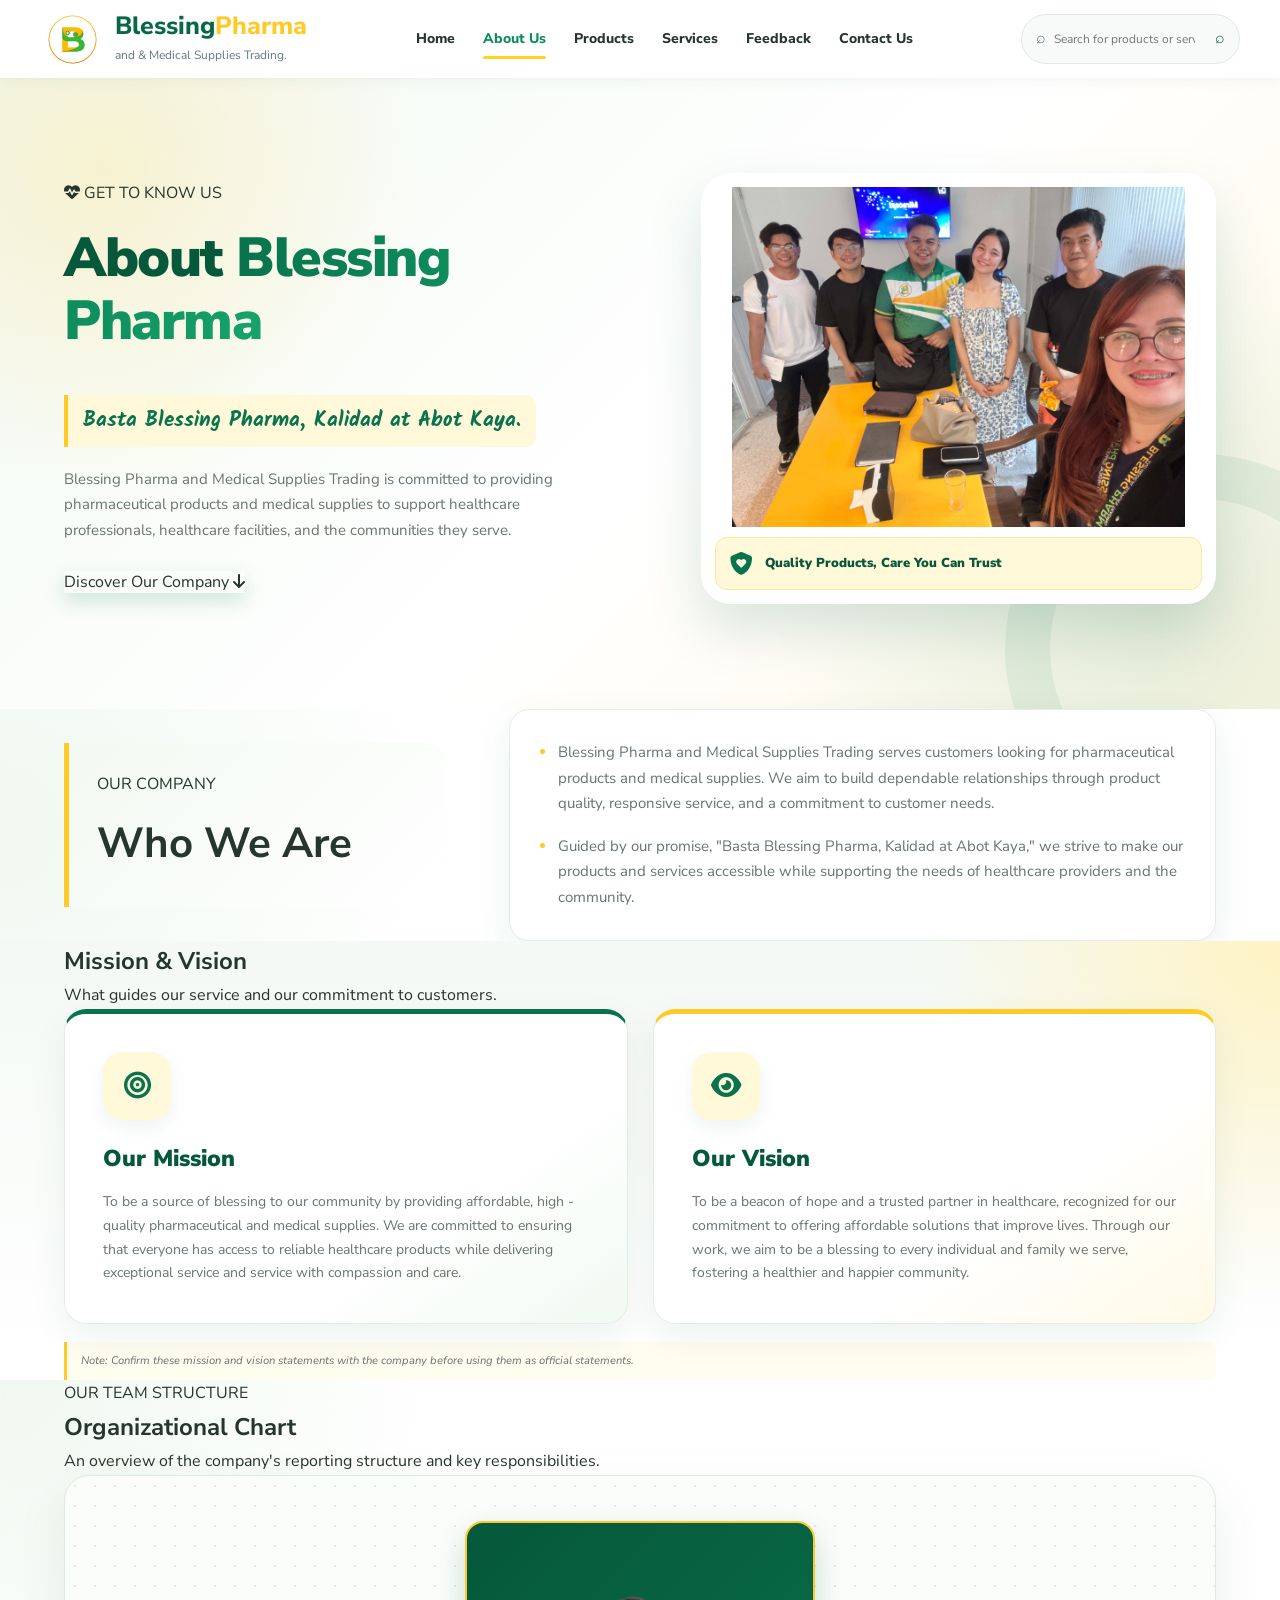
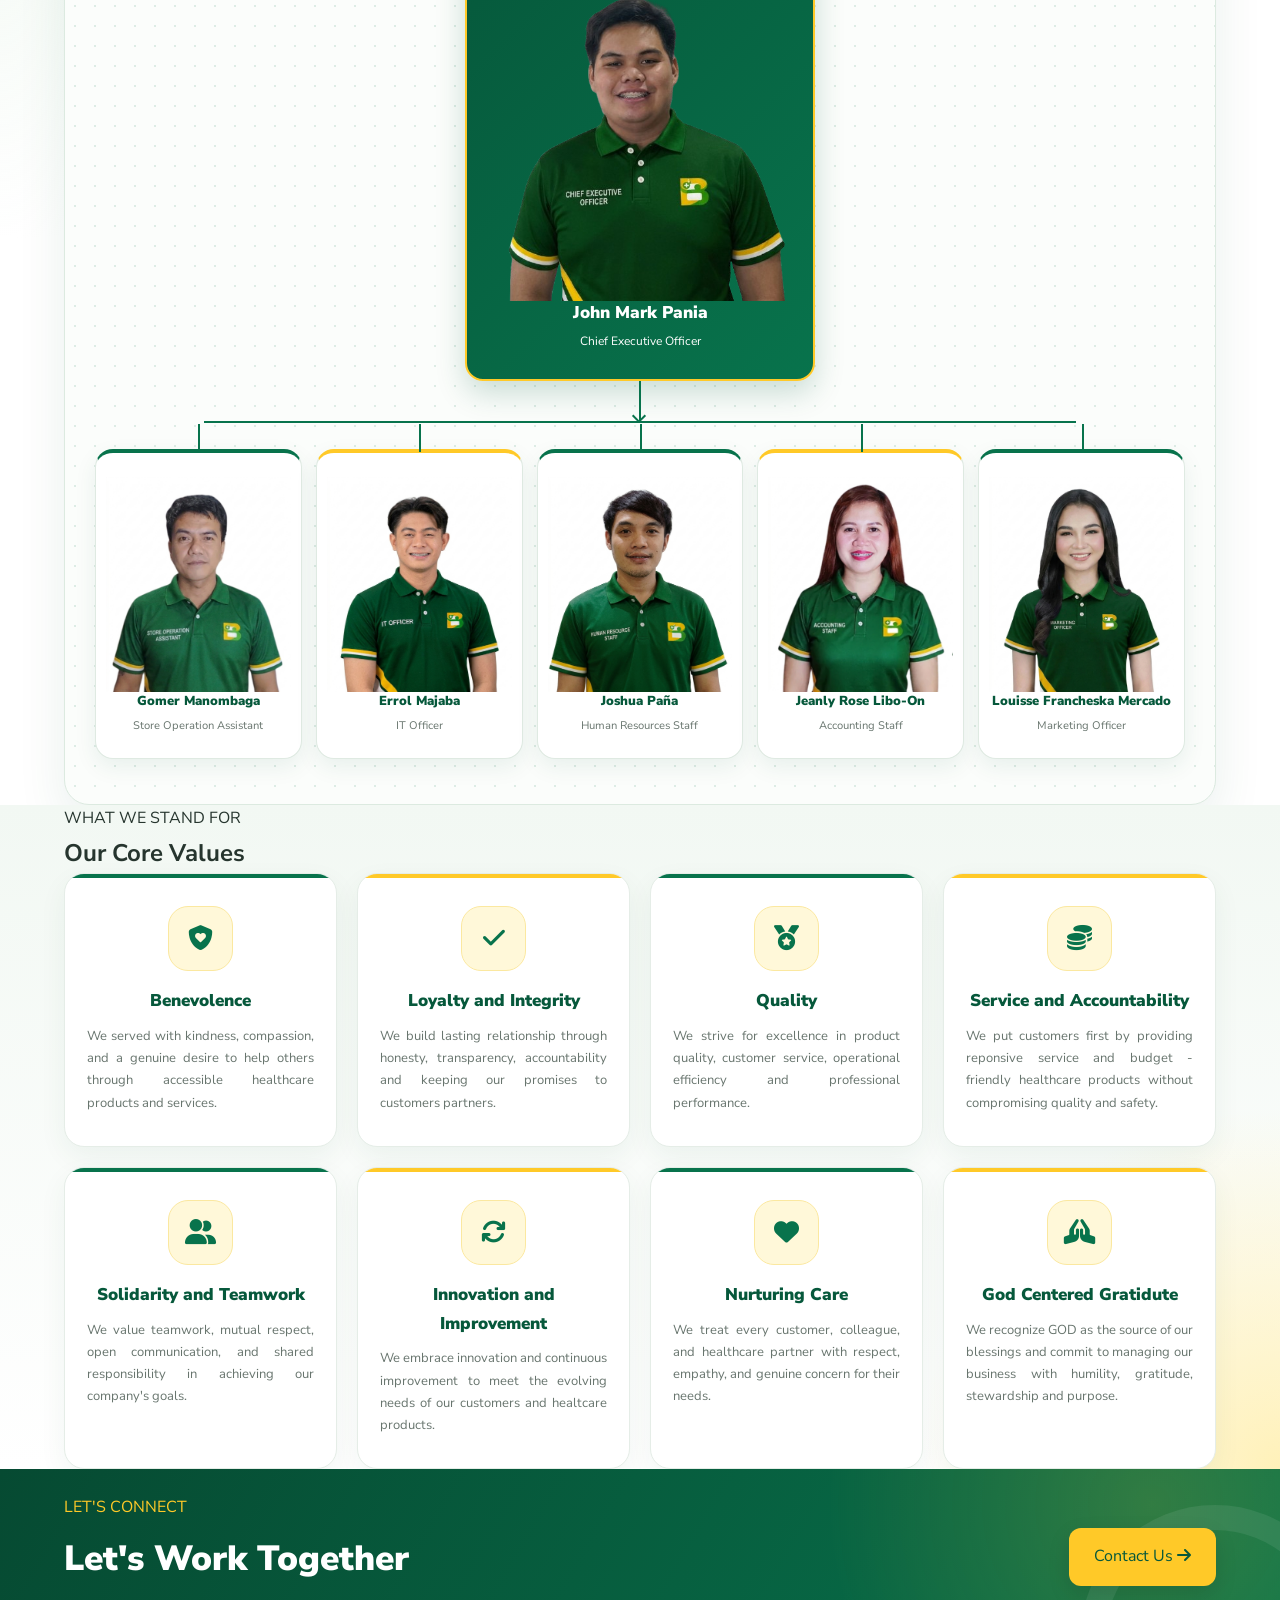
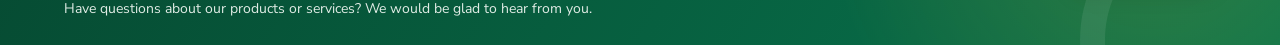
==== commit c6efe336: "Update" ====
--- a/about.html
+++ b/about.html
@@ -226,13 +226,13 @@
 
                      <article class="org-card department-card">
     <img
-        src="images/sales.jpg"
-        alt="Sales Officer"
+        src="images/it.jfif"
+        alt="IT Officer"
         class="org-person-photo"
     >
 
     <h3>Errol Majaba</h3>
-    <p>Sales Officer</p>
+    <p>IT Officer</p>
 </article>
 
                     <article class="org-card department-card">
